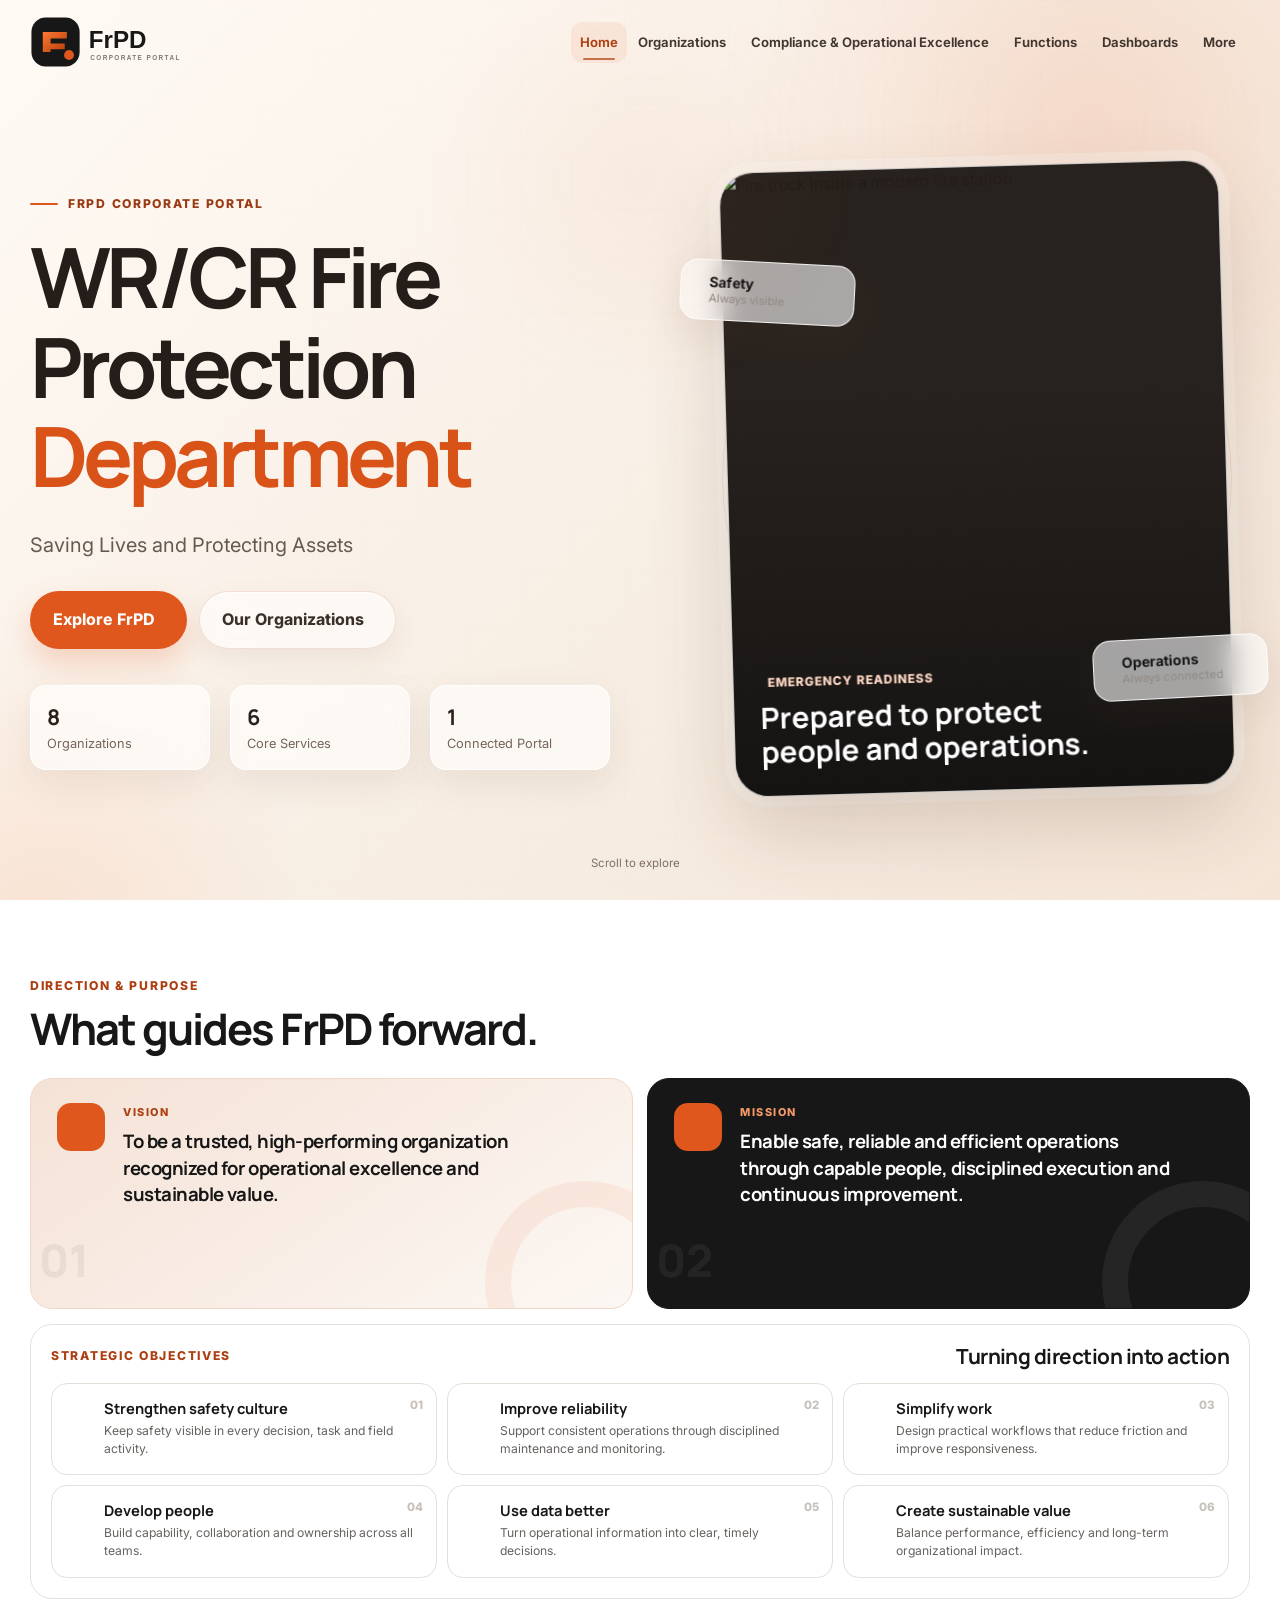
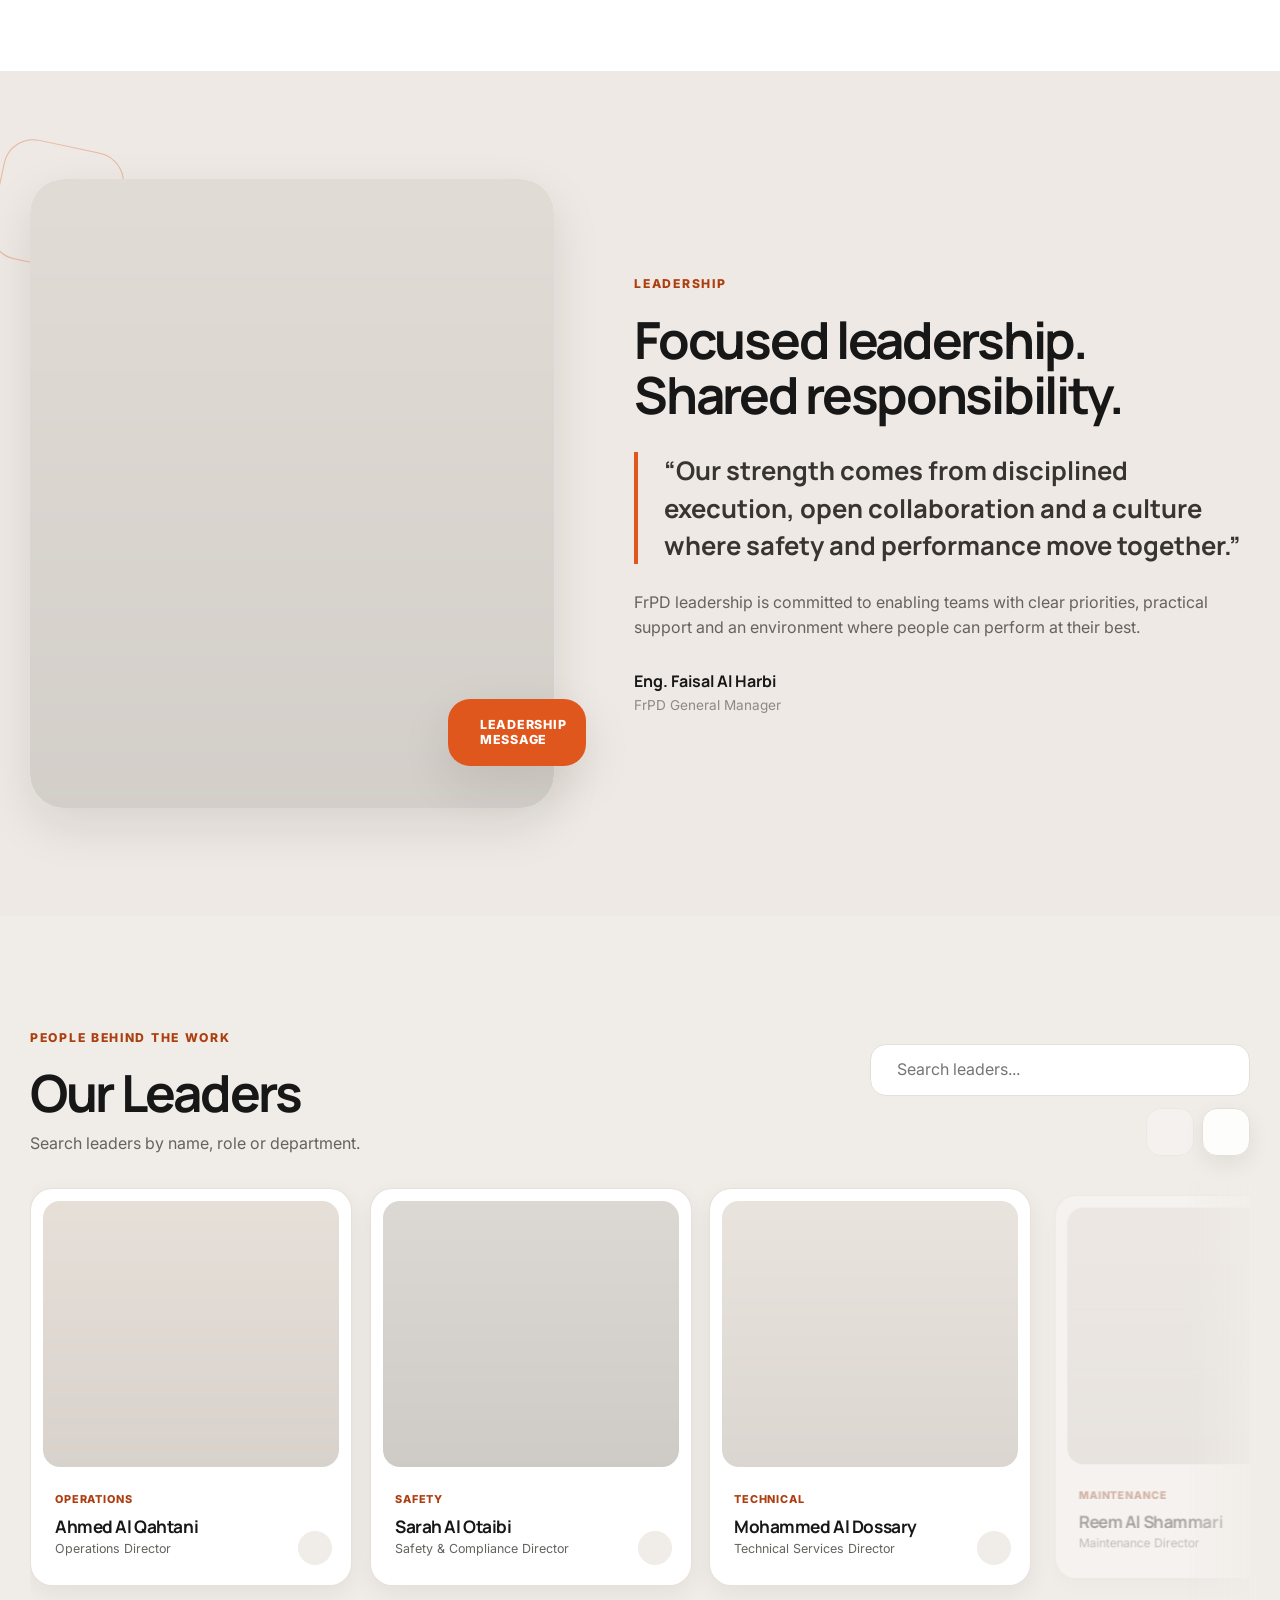
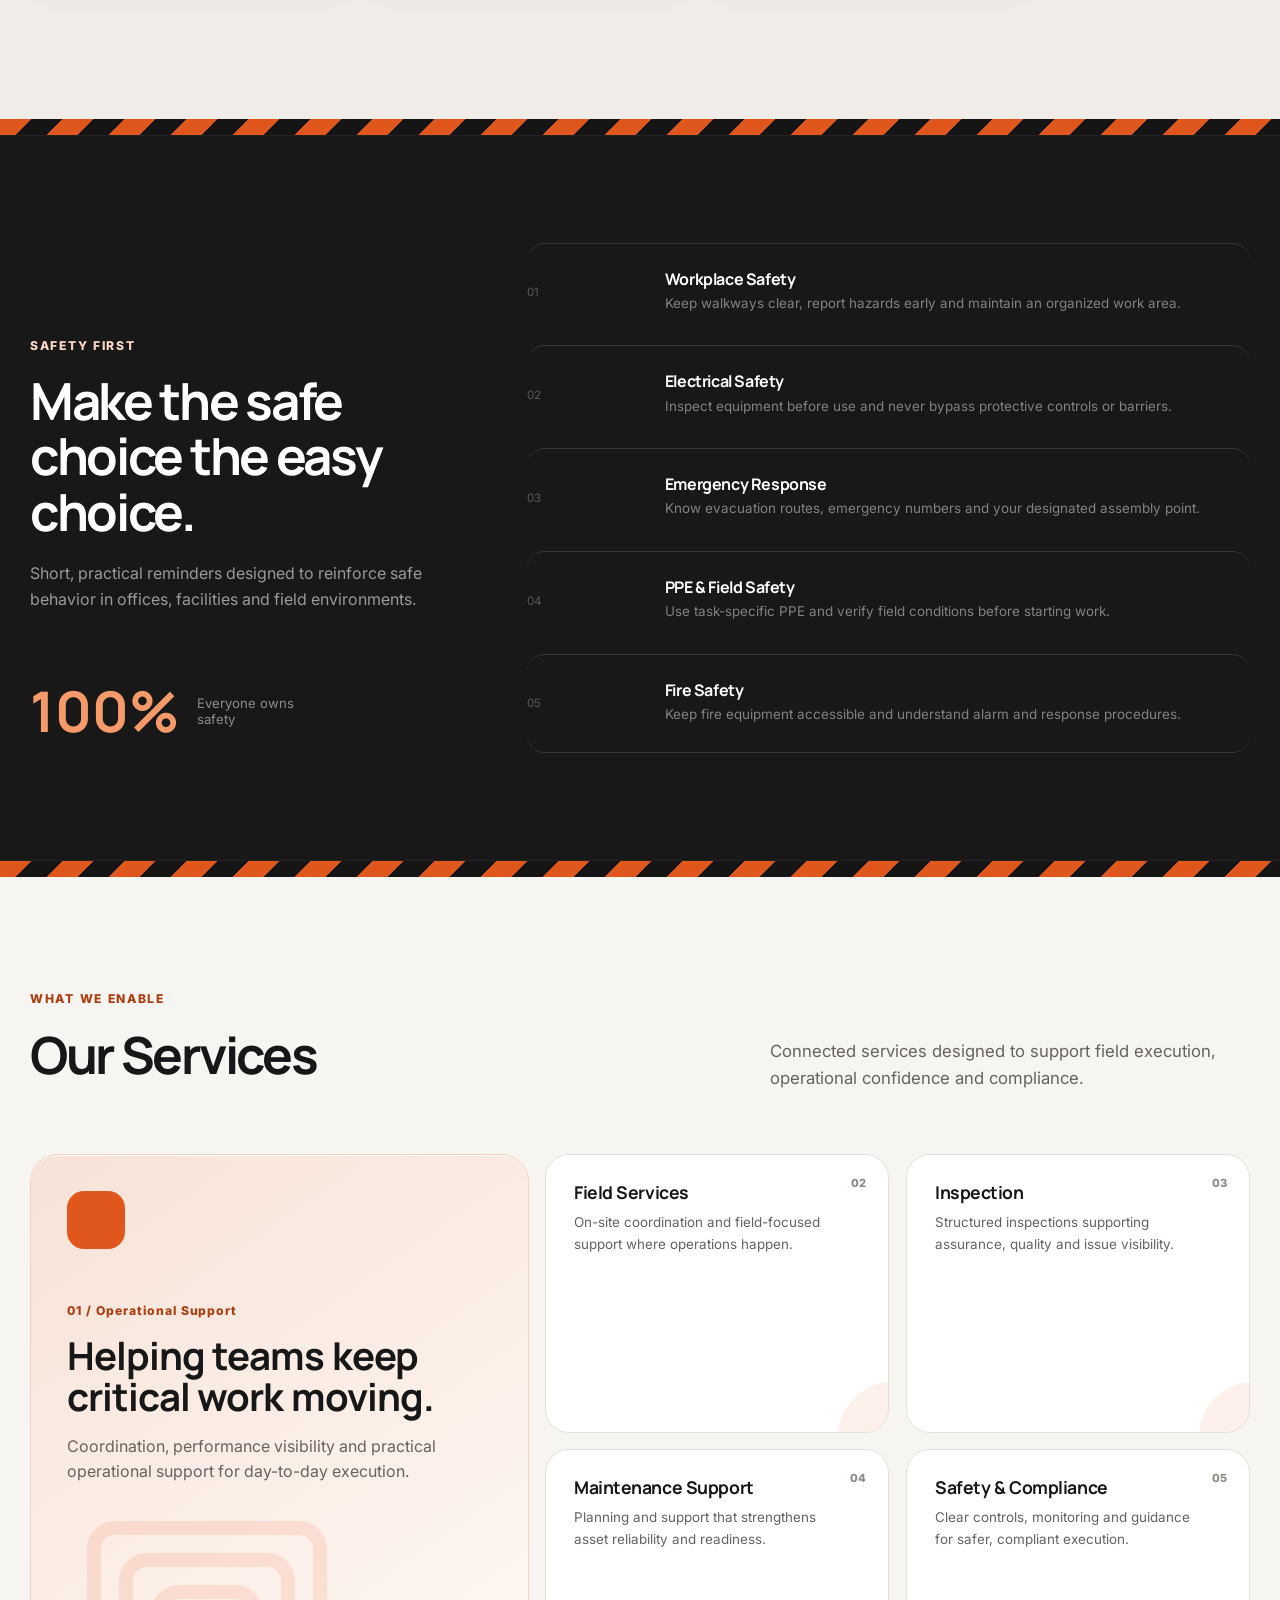
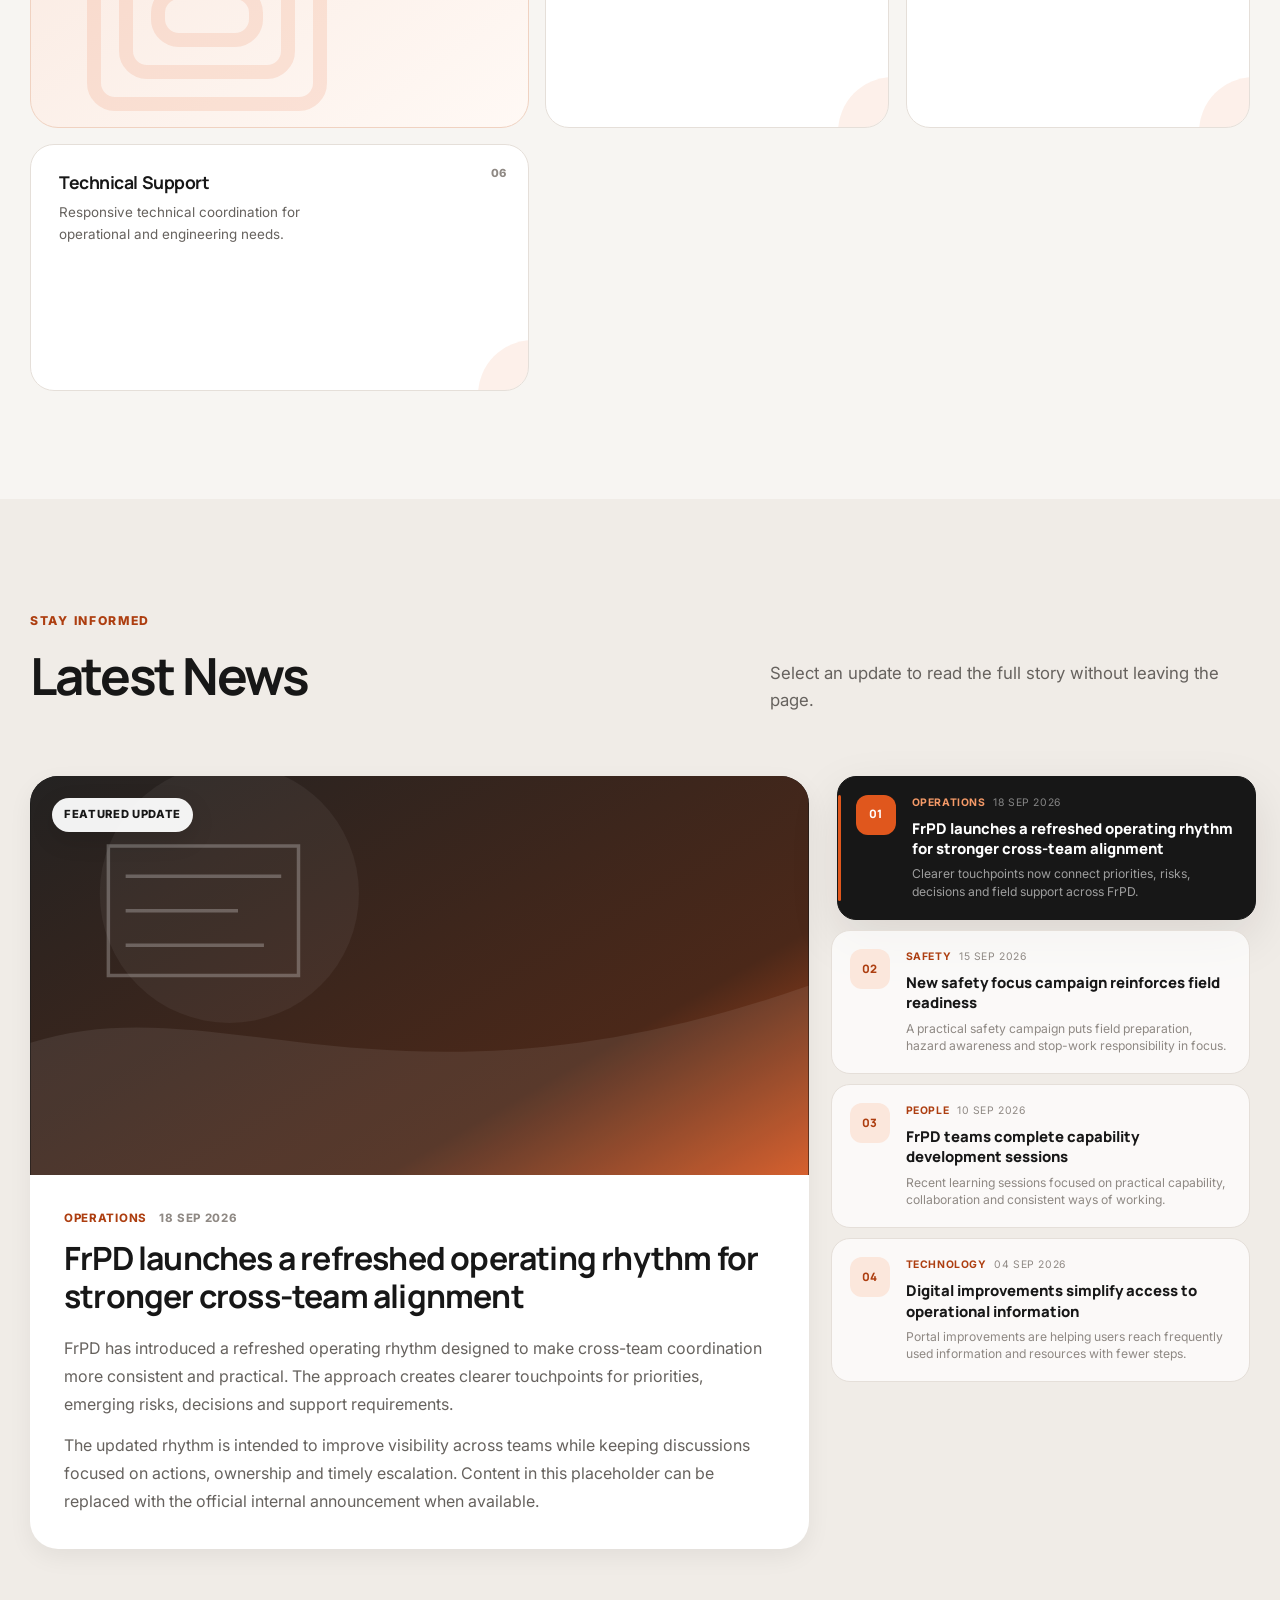
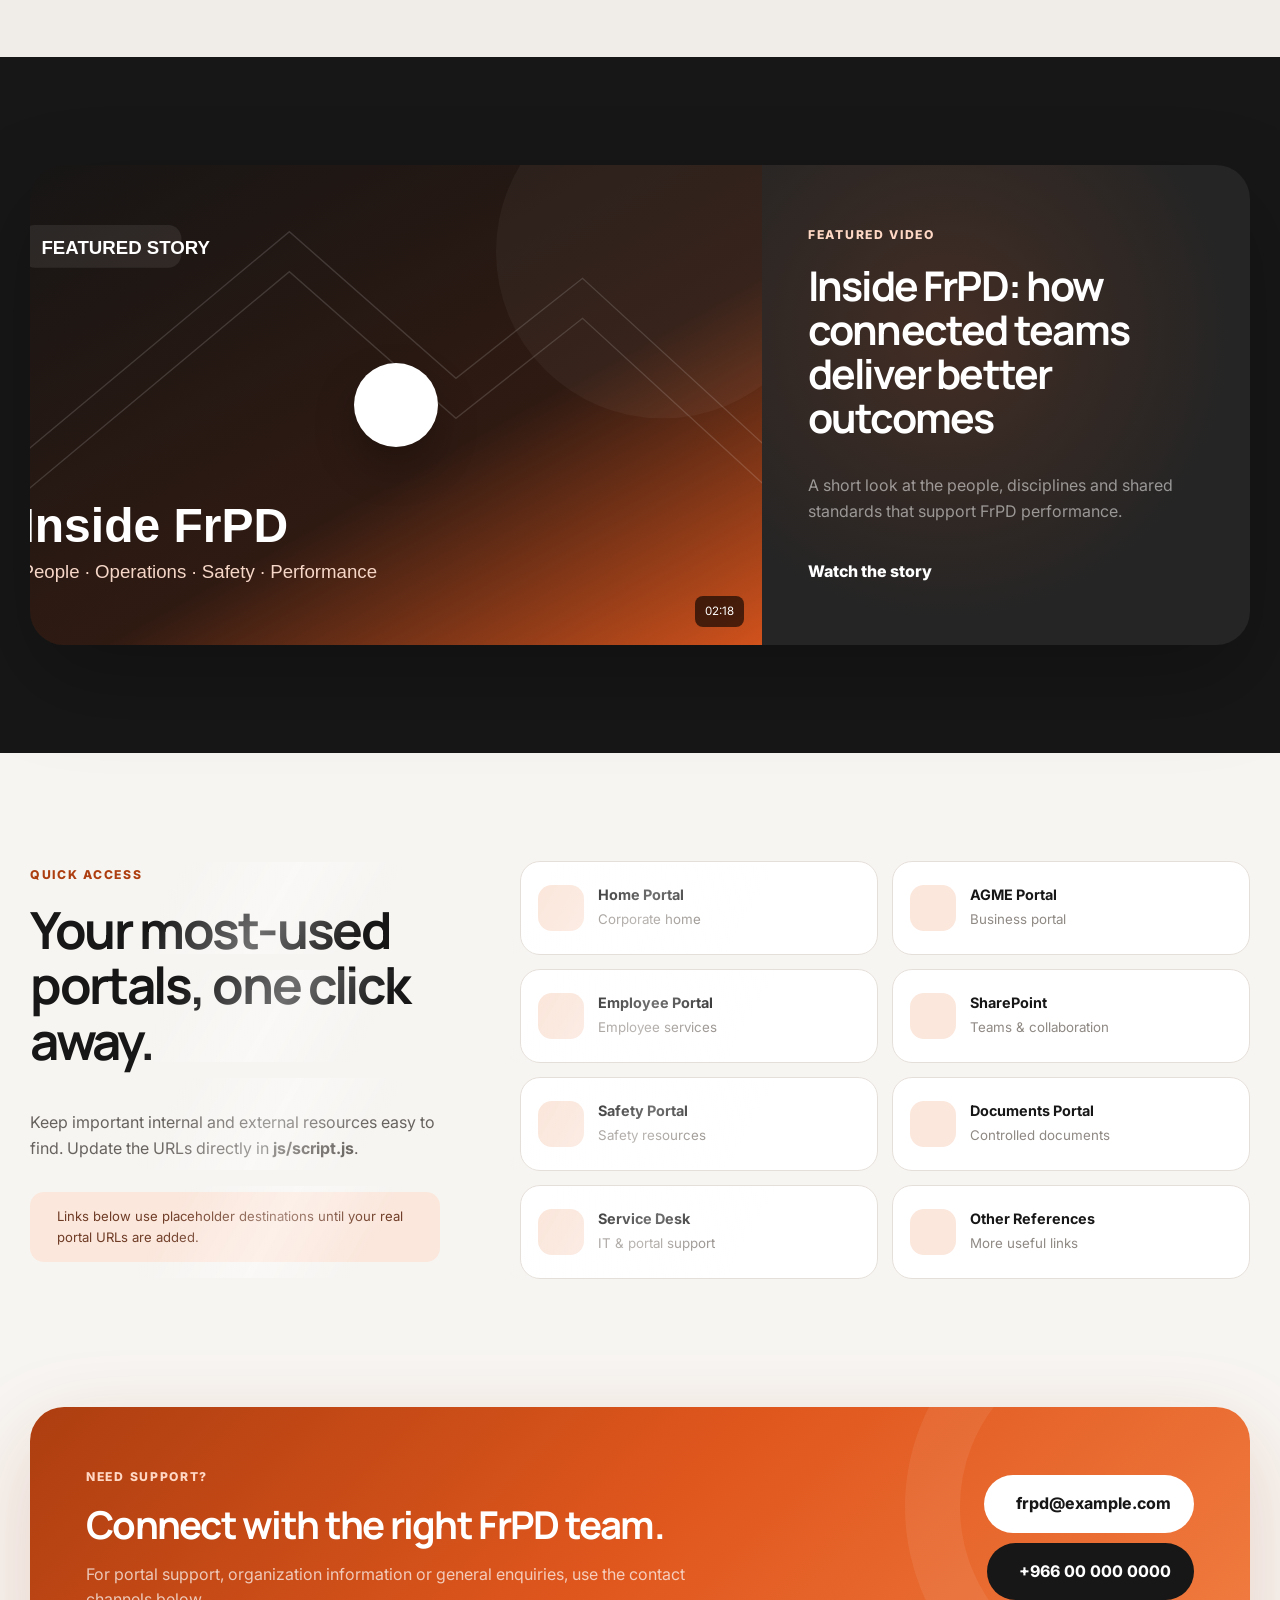
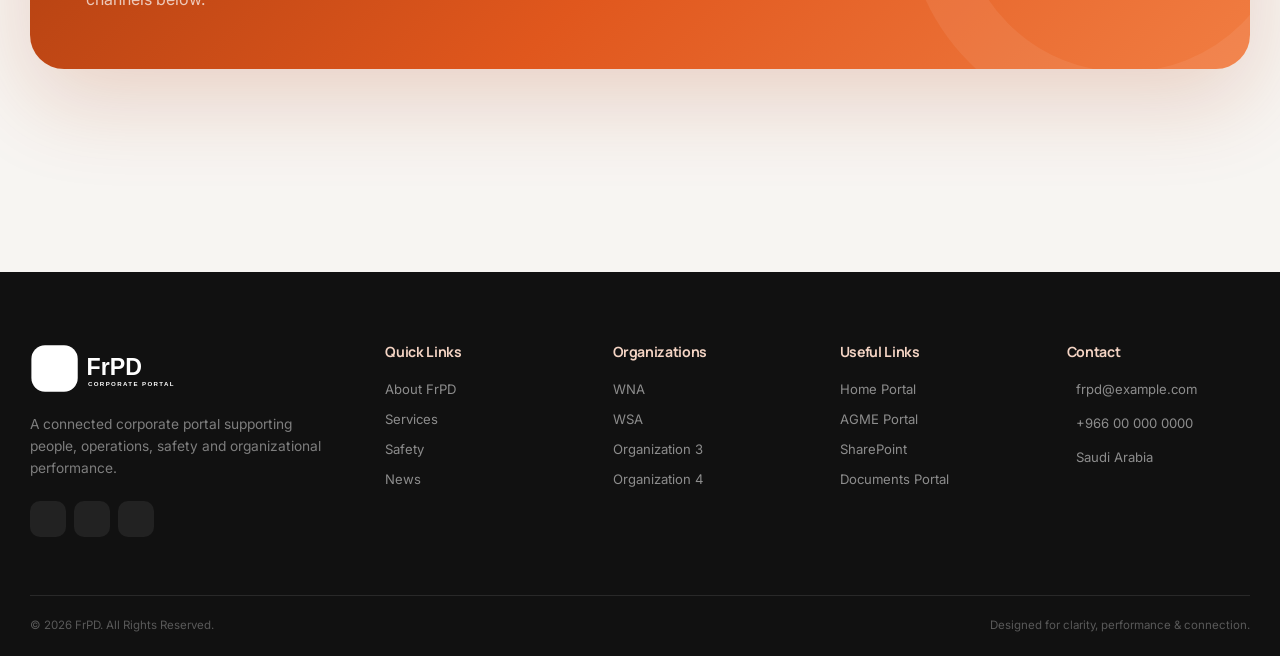
==== index.html @ ea206368 "Initial commit" ====
<!DOCTYPE html>
<html lang="en">
<head>
  <meta charset="UTF-8">
  <meta name="viewport" content="width=device-width, initial-scale=1.0">
  <meta name="description" content="FrPD corporate portal for leadership, services, safety, news and organizational information.">
  <title>FrPD | Corporate Portal</title>
  <link rel="preconnect" href="https://fonts.googleapis.com">
  <link rel="preconnect" href="https://fonts.gstatic.com" crossorigin>
  <link href="https://fonts.googleapis.com/css2?family=Inter:wght@400;500;600;700;800&family=Manrope:wght@600;700;800&display=swap" rel="stylesheet">
  <link rel="stylesheet" href="css/style.css">
  <script src="https://unpkg.com/lucide@0.468.0/dist/umd/lucide.min.js" defer></script>
  <script src="js/script.js" defer></script>
</head>
<body data-page="home">
  <a class="skip-link" href="#main-content">Skip to content</a>

  <header class="site-header" id="siteHeader">
    <div class="container header-inner">
      <a class="brand" href="index.html" aria-label="FrPD Home">
        <img src="images/logo/frpd-logo.svg" alt="FrPD">
      </a>

      <button class="nav-toggle" id="navToggle" aria-expanded="false" aria-controls="primaryNav" aria-label="Open navigation">
        <span></span><span></span><span></span>
      </button>

      <nav class="primary-nav" id="primaryNav" aria-label="Primary navigation">
        <a class="nav-link active" href="index.html">Home</a>

        <div class="nav-dropdown">
          <button class="nav-link dropdown-toggle" aria-expanded="false">
            Organizations <i data-lucide="chevron-down"></i>
          </button>
          <div class="dropdown-menu" id="orgDropdown"></div>
        </div>

        <div class="nav-dropdown">
          <button class="nav-link dropdown-toggle" aria-expanded="false">
            Compliance &amp; Operational Excellence <i data-lucide="chevron-down"></i>
          </button>
          <div class="dropdown-menu menu-single">
            <a href="https://www.microsoft365.com/launch/sharepoint" target="_blank" rel="noopener noreferrer">SAEs <i data-lucide="external-link"></i></a>
            <a href="https://www.microsoft365.com/launch/sharepoint" target="_blank" rel="noopener noreferrer">OE <i data-lucide="external-link"></i></a>
          </div>
        </div>

        <div class="nav-dropdown">
          <button class="nav-link dropdown-toggle" aria-expanded="false">
            Functions <i data-lucide="chevron-down"></i>
          </button>
          <div class="dropdown-menu menu-single functions-menu">
            <a href="https://www.microsoft365.com/launch/sharepoint" target="_blank" rel="noopener noreferrer">Safety Management System <i data-lucide="external-link"></i></a>
            <a href="https://www.microsoft365.com/launch/sharepoint" target="_blank" rel="noopener noreferrer">Information Security <i data-lucide="external-link"></i></a>
            <a href="https://www.microsoft365.com/launch/sharepoint" target="_blank" rel="noopener noreferrer">Operational Readiness &amp; Support <i data-lucide="external-link"></i></a>
            <a href="https://www.microsoft365.com/launch/sharepoint" target="_blank" rel="noopener noreferrer">Planning &amp; Performance Management <i data-lucide="external-link"></i></a>
            <a href="https://www.microsoft365.com/launch/sharepoint" target="_blank" rel="noopener noreferrer">Human Resources <i data-lucide="external-link"></i></a>
            <a href="https://www.microsoft365.com/launch/sharepoint" target="_blank" rel="noopener noreferrer">ETP <i data-lucide="external-link"></i></a>
          </div>
        </div>

        <div class="nav-dropdown">
          <button class="nav-link dropdown-toggle" aria-expanded="false">
            Dashboards <i data-lucide="chevron-down"></i>
          </button>
          <div class="dropdown-menu menu-single">
            <a href="https://www.microsoft365.com/launch/sharepoint" target="_blank" rel="noopener noreferrer">Dashboard 1 <i data-lucide="external-link"></i></a>
            <a href="https://www.microsoft365.com/launch/sharepoint" target="_blank" rel="noopener noreferrer">Dashboard 2 <i data-lucide="external-link"></i></a>
            <a href="https://www.microsoft365.com/launch/sharepoint" target="_blank" rel="noopener noreferrer">Dashboard 3 <i data-lucide="external-link"></i></a>
          </div>
        </div>

        <div class="nav-dropdown">
          <button class="nav-link dropdown-toggle" aria-expanded="false">
            More <i data-lucide="chevron-down"></i>
          </button>
          <div class="dropdown-menu menu-single">
            <a href="https://www.microsoft365.com/launch/sharepoint" target="_blank" rel="noopener noreferrer">DrP <i data-lucide="external-link"></i></a>
            <a href="https://www.microsoft365.com/launch/sharepoint" target="_blank" rel="noopener noreferrer">GIS <i data-lucide="external-link"></i></a>
          </div>
        </div>
      </nav>
    </div>
  </header>

  <main id="main-content">
    <section class="hero" id="home">
      <div class="hero-grid-pattern" aria-hidden="true"></div>
      <div class="container hero-layout">
        <div class="hero-copy reveal">
          <div class="eyebrow"><span></span> FrPD Corporate Portal</div>
          <h1>WR/CR Fire Protection<br><span>Department</span></h1>
          <p class="hero-slogan">Saving Lives and Protecting Assets</p>
          <div class="hero-actions">
            <a class="btn btn-primary btn-lg" href="#about">Explore FrPD <i data-lucide="arrow-down-right"></i></a>
            <a class="btn btn-ghost btn-lg" href="organization.html?org=wna">Our Organizations <i data-lucide="arrow-right"></i></a>
          </div>
          <div class="hero-meta">
            <div><strong>8</strong><span>Organizations</span></div>
            <div><strong>6</strong><span>Core Services</span></div>
            <div><strong>1</strong><span>Connected Portal</span></div>
          </div>
        </div>

        <div class="hero-visual reveal" data-delay="120">
          <div class="hero-orbit orbit-one"></div>
          <div class="hero-orbit orbit-two"></div>
          <figure class="hero-fire-card">
            <img src="https://images.unsplash.com/photo-1783178213882-07678ebc9aa7?auto=format&fit=crop&fm=jpg&q=82&w=1800" alt="Fire truck inside a modern fire station">
            <div class="hero-fire-overlay" aria-hidden="true"></div>
            <figcaption>
              <span><i data-lucide="flame"></i> Emergency Readiness</span>
              <strong>Prepared to protect people and operations.</strong>
            </figcaption>
          </figure>
          <div class="floating-card fc-one"><i data-lucide="shield-check"></i><div><strong>Safety</strong><span>Always visible</span></div></div>
          <div class="floating-card fc-two"><i data-lucide="radio-tower"></i><div><strong>Operations</strong><span>Always connected</span></div></div>
        </div>
      </div>
      <div class="hero-scroll"><span>Scroll to explore</span><i data-lucide="mouse"></i></div>
    </section>

    <section class="section section-light" id="about">
      <div class="container">
        <div class="section-heading reveal direction-heading">
          <span class="section-kicker">Direction & Purpose</span>
          <h2>What guides FrPD forward.</h2>
        </div>

        <div class="purpose-layout">
          <article class="purpose-feature reveal">
            <div class="purpose-number">01</div>
            <div class="purpose-icon"><i data-lucide="telescope"></i></div>
            <span>Vision</span>
            <h3>To be a trusted, high-performing organization recognized for operational excellence and sustainable value.</h3>
            <div class="purpose-line"></div>
          </article>
          <article class="purpose-feature purpose-dark reveal" data-delay="80">
            <div class="purpose-number">02</div>
            <div class="purpose-icon"><i data-lucide="compass"></i></div>
            <span>Mission</span>
            <h3>Enable safe, reliable and efficient operations through capable people, disciplined execution and continuous improvement.</h3>
            <div class="purpose-line"></div>
          </article>
        </div>

        <div class="objectives-wrap reveal">
          <div class="objectives-intro"><span class="section-kicker">Strategic Objectives</span><h3>Turning direction into action</h3></div>
          <div class="objectives-grid">
            <article class="objective-item"><span>01</span><i data-lucide="shield-check"></i><h4>Strengthen safety culture</h4><p>Keep safety visible in every decision, task and field activity.</p></article>
            <article class="objective-item"><span>02</span><i data-lucide="gauge"></i><h4>Improve reliability</h4><p>Support consistent operations through disciplined maintenance and monitoring.</p></article>
            <article class="objective-item"><span>03</span><i data-lucide="workflow"></i><h4>Simplify work</h4><p>Design practical workflows that reduce friction and improve responsiveness.</p></article>
            <article class="objective-item"><span>04</span><i data-lucide="users-round"></i><h4>Develop people</h4><p>Build capability, collaboration and ownership across all teams.</p></article>
            <article class="objective-item"><span>05</span><i data-lucide="bar-chart-3"></i><h4>Use data better</h4><p>Turn operational information into clear, timely decisions.</p></article>
            <article class="objective-item"><span>06</span><i data-lucide="leaf"></i><h4>Create sustainable value</h4><p>Balance performance, efficiency and long-term organizational impact.</p></article>
          </div>
        </div>
      </div>
    </section>

    <section class="section leader-section">
      <div class="container leader-layout">
        <div class="leader-photo reveal">
          <div class="image-frame"><img src="images/leaders/leader-primary.jpg" alt="FrPD leader photo placeholder"></div>
          <div class="leader-badge"><i data-lucide="badge-check"></i><span>Leadership<br>Message</span></div>
        </div>
        <div class="leader-content reveal" data-delay="100">
          <span class="section-kicker">Leadership</span>
          <h2>Focused leadership.<br>Shared responsibility.</h2>
          <blockquote>“Our strength comes from disciplined execution, open collaboration and a culture where safety and performance move together.”</blockquote>
          <p>FrPD leadership is committed to enabling teams with clear priorities, practical support and an environment where people can perform at their best.</p>
          <div class="leader-signature"><strong>Eng. Faisal Al Harbi</strong><span>FrPD General Manager</span></div>
        </div>
      </div>
    </section>

    <section class="section section-soft" id="leaders">
      <div class="container">
        <div class="team-toolbar home-team-toolbar reveal">
          <div><span class="section-kicker">People Behind the Work</span><h2>Our Leaders</h2><p>Search leaders by name, role or department.</p></div>
          <div class="team-tools">
            <label class="team-search"><i data-lucide="search"></i><input type="search" id="homeTeamSearch" placeholder="Search leaders..." aria-label="Search leaders"><button id="clearHomeTeamSearch" aria-label="Clear search"><i data-lucide="x"></i></button></label>
            <div class="carousel-controls" aria-label="Leader carousel controls">
              <button class="carousel-arrow" id="homeTeamPrev" aria-label="Previous leaders"><i data-lucide="arrow-left"></i></button>
              <button class="carousel-arrow" id="homeTeamNext" aria-label="Next leaders"><i data-lucide="arrow-right"></i></button>
            </div>
          </div>
        </div>
        <div class="team-carousel-shell">
        <div class="team-directory home-leaders-directory team-carousel" id="homeTeamDirectory">
          <article class="team-member reveal"><img src="images/team/leader-1.jpg" alt="Leader photo placeholder"><div class="team-member-copy"><small>Operations</small><h3>Ahmed Al Qahtani</h3><p>Operations Director</p><a href="mailto:leader1@example.com" aria-label="Email Ahmed Al Qahtani"><i data-lucide="mail"></i></a></div></article>
          <article class="team-member reveal" data-delay="40"><img src="images/team/leader-2.jpg" alt="Leader photo placeholder"><div class="team-member-copy"><small>Safety</small><h3>Sarah Al Otaibi</h3><p>Safety & Compliance Director</p><a href="mailto:leader2@example.com" aria-label="Email Sarah Al Otaibi"><i data-lucide="mail"></i></a></div></article>
          <article class="team-member reveal" data-delay="80"><img src="images/team/leader-3.jpg" alt="Leader photo placeholder"><div class="team-member-copy"><small>Technical</small><h3>Mohammed Al Dossary</h3><p>Technical Services Director</p><a href="mailto:leader3@example.com" aria-label="Email Mohammed Al Dossary"><i data-lucide="mail"></i></a></div></article>
          <article class="team-member reveal"><img src="images/team/leader-1.jpg" alt="Leader photo placeholder"><div class="team-member-copy"><small>Maintenance</small><h3>Reem Al Shammari</h3><p>Maintenance Director</p><a href="mailto:leader4@example.com" aria-label="Email Reem Al Shammari"><i data-lucide="mail"></i></a></div></article>
          <article class="team-member reveal" data-delay="40"><img src="images/team/leader-2.jpg" alt="Leader photo placeholder"><div class="team-member-copy"><small>Field Services</small><h3>Khalid Al Ghamdi</h3><p>Field Services Director</p><a href="mailto:leader5@example.com" aria-label="Email Khalid Al Ghamdi"><i data-lucide="mail"></i></a></div></article>
          <article class="team-member reveal" data-delay="80"><img src="images/team/leader-3.jpg" alt="Leader photo placeholder"><div class="team-member-copy"><small>Compliance</small><h3>Noura Al Harbi</h3><p>Compliance Manager</p><a href="mailto:leader6@example.com" aria-label="Email Noura Al Harbi"><i data-lucide="mail"></i></a></div></article>
          <article class="team-member reveal"><img src="images/team/leader-1.jpg" alt="Leader photo placeholder"><div class="team-member-copy"><small>Engineering</small><h3>Abdullah Al Zahrani</h3><p>Engineering Manager</p><a href="mailto:leader7@example.com" aria-label="Email Abdullah Al Zahrani"><i data-lucide="mail"></i></a></div></article>
          <article class="team-member reveal" data-delay="40"><img src="images/team/leader-2.jpg" alt="Leader photo placeholder"><div class="team-member-copy"><small>Planning</small><h3>Lama Al Salem</h3><p>Planning Manager</p><a href="mailto:leader8@example.com" aria-label="Email Lama Al Salem"><i data-lucide="mail"></i></a></div></article>
          <article class="team-member reveal" data-delay="80"><img src="images/team/leader-3.jpg" alt="Leader photo placeholder"><div class="team-member-copy"><small>Support</small><h3>Fahad Al Mutairi</h3><p>Business Support Manager</p><a href="mailto:leader9@example.com" aria-label="Email Fahad Al Mutairi"><i data-lucide="mail"></i></a></div></article>
        </div>
        </div>
        <p class="empty-state is-hidden" id="homeTeamEmpty">No leaders match your search.</p>
      </div>
    </section>

    <section class="section safety-section" id="safety">
      <div class="container safety-layout">
        <div class="safety-intro reveal">
          <span class="section-kicker light">Safety First</span>
          <h2>Make the safe choice the easy choice.</h2>
          <p>Short, practical reminders designed to reinforce safe behavior in offices, facilities and field environments.</p>
          <div class="safety-stat"><strong>100%</strong><span>Everyone owns safety</span></div>
        </div>
        <div class="safety-list reveal" data-delay="80">
          <article class="safety-card"><span class="safety-no">01</span><i data-lucide="briefcase-business"></i><div><h3>Workplace Safety</h3><p>Keep walkways clear, report hazards early and maintain an organized work area.</p></div><i data-lucide="arrow-up-right" class="tip-arrow"></i></article>
          <article class="safety-card"><span class="safety-no">02</span><i data-lucide="zap"></i><div><h3>Electrical Safety</h3><p>Inspect equipment before use and never bypass protective controls or barriers.</p></div><i data-lucide="arrow-up-right" class="tip-arrow"></i></article>
          <article class="safety-card"><span class="safety-no">03</span><i data-lucide="siren"></i><div><h3>Emergency Response</h3><p>Know evacuation routes, emergency numbers and your designated assembly point.</p></div><i data-lucide="arrow-up-right" class="tip-arrow"></i></article>
          <article class="safety-card"><span class="safety-no">04</span><i data-lucide="hard-hat"></i><div><h3>PPE & Field Safety</h3><p>Use task-specific PPE and verify field conditions before starting work.</p></div><i data-lucide="arrow-up-right" class="tip-arrow"></i></article>
          <article class="safety-card"><span class="safety-no">05</span><i data-lucide="flame"></i><div><h3>Fire Safety</h3><p>Keep fire equipment accessible and understand alarm and response procedures.</p></div><i data-lucide="arrow-up-right" class="tip-arrow"></i></article>
        </div>
      </div>
    </section>

    <section class="section" id="services">
      <div class="container">
        <div class="section-heading split-heading reveal"><div><span class="section-kicker">What We Enable</span><h2>Our Services</h2></div><p>Connected services designed to support field execution, operational confidence and compliance.</p></div>
        <div class="services-mosaic">
          <article class="service-feature reveal"><div class="service-icon"><i data-lucide="activity"></i></div><span>01 / Operational Support</span><h3>Helping teams keep critical work moving.</h3><p>Coordination, performance visibility and practical operational support for day-to-day execution.</p><div class="service-graphic"><span></span><span></span><span></span></div></article>
          <article class="service-card reveal"><i data-lucide="map-pinned"></i><span>02</span><h3>Field Services</h3><p>On-site coordination and field-focused support where operations happen.</p></article>
          <article class="service-card reveal" data-delay="50"><i data-lucide="clipboard-check"></i><span>03</span><h3>Inspection</h3><p>Structured inspections supporting assurance, quality and issue visibility.</p></article>
          <article class="service-card reveal"><i data-lucide="wrench"></i><span>04</span><h3>Maintenance Support</h3><p>Planning and support that strengthens asset reliability and readiness.</p></article>
          <article class="service-card reveal"><i data-lucide="shield-check"></i><span>05</span><h3>Safety & Compliance</h3><p>Clear controls, monitoring and guidance for safer, compliant execution.</p></article>
          <article class="service-card reveal" data-delay="50"><i data-lucide="headphones"></i><span>06</span><h3>Technical Support</h3><p>Responsive technical coordination for operational and engineering needs.</p></article>
        </div>
      </div>
    </section>

    <section class="section section-soft" id="news">
      <div class="container">
        <div class="section-heading split-heading reveal">
          <div><span class="section-kicker">Stay Informed</span><h2>Latest News</h2></div>
          <p>Select an update to read the full story without leaving the page.</p>
        </div>

        <div class="news-reader-layout reveal" id="newsReader">
          <article class="news-reader-main" aria-live="polite">
            <div class="news-reader-image">
              <img id="newsReaderImage" src="images/news/news-1.svg" alt="FrPD operational update visual">
              <span id="newsReaderBadge">Featured Update</span>
            </div>
            <div class="news-reader-copy">
              <div class="news-meta"><span id="newsReaderCategory">Operations</span><time id="newsReaderDate" datetime="2026-09-18">18 Sep 2026</time></div>
              <h3 id="newsReaderTitle">FrPD launches a refreshed operating rhythm for stronger cross-team alignment</h3>
              <div class="news-reader-body" id="newsReaderBody"></div>
            </div>
          </article>

          <div class="news-selector" id="newsSelector" aria-label="Latest FrPD news"></div>
        </div>
      </div>
    </section>

    <section class="section video-section">
      <div class="container">
        <div class="video-shell reveal">
          <button class="video-thumb" id="videoOpen" aria-label="Play featured video">
            <img src="images/news/video-thumb.svg" alt="Featured video thumbnail">
            <span class="video-play"><i data-lucide="play"></i></span>
            <span class="video-duration">02:18</span>
          </button>
          <div class="video-copy"><span class="section-kicker light">Featured Video</span><h2>Inside FrPD: how connected teams deliver better outcomes</h2><p>A short look at the people, disciplines and shared standards that support FrPD performance.</p><button class="text-link light-link" id="videoOpenText">Watch the story <i data-lucide="play-circle"></i></button></div>
        </div>
      </div>
    </section>

    <section class="section" id="references">
      <div class="container references-layout">
        <div class="references-copy reveal"><span class="section-kicker">Quick Access</span><h2>Your most-used portals, one click away.</h2><p>Keep important internal and external resources easy to find. Update the URLs directly in <strong>js/script.js</strong>.</p><div class="reference-note"><i data-lucide="info"></i><span>Links below use placeholder destinations until your real portal URLs are added.</span></div></div>
        <div class="reference-grid reveal" id="referenceGrid" data-delay="80"></div>
      </div>
    </section>

    <section class="section contact-section" id="contact">
      <div class="container contact-card reveal">
        <div><span class="section-kicker light">Need Support?</span><h2>Connect with the right FrPD team.</h2><p>For portal support, organization information or general enquiries, use the contact channels below.</p></div>
        <div class="contact-actions"><a class="btn btn-white btn-lg" href="mailto:frpd@example.com"><i data-lucide="mail"></i> frpd@example.com</a><a class="btn btn-dark btn-lg" href="tel:+966000000000"><i data-lucide="phone"></i> +966 00 000 0000</a></div>
      </div>
    </section>
  </main>

  <footer class="site-footer">
    <div class="container footer-grid">
      <div class="footer-brand"><img src="images/logo/frpd-logo.svg" alt="FrPD"><p>A connected corporate portal supporting people, operations, safety and organizational performance.</p><div class="footer-social"><a href="#" aria-label="Internal network"><i data-lucide="network"></i></a><a href="#" aria-label="SharePoint"><i data-lucide="folder-kanban"></i></a><a href="#" aria-label="Employee portal"><i data-lucide="users"></i></a></div></div>
      <div><h3>Quick Links</h3><a href="#about">About FrPD</a><a href="#services">Services</a><a href="#safety">Safety</a><a href="#news">News</a></div>
      <div><h3>Organizations</h3><a href="organization.html?org=wna">WNA</a><a href="organization.html?org=wsa">WSA</a><a href="organization.html?org=org3">Organization 3</a><a href="organization.html?org=org4">Organization 4</a></div>
      <div><h3>Useful Links</h3><a href="#references">Home Portal</a><a href="#references">AGME Portal</a><a href="#references">SharePoint</a><a href="#references">Documents Portal</a></div>
      <div class="footer-contact"><h3>Contact</h3><p><i data-lucide="mail"></i> frpd@example.com</p><p><i data-lucide="phone"></i> +966 00 000 0000</p><p><i data-lucide="map-pin"></i> Saudi Arabia</p></div>
    </div>
    <div class="container footer-bottom"><span>© 2026 FrPD. All Rights Reserved.</span><span>Designed for clarity, performance & connection.</span></div>
  </footer>

  <button class="back-top" id="backTop" aria-label="Back to top"><i data-lucide="arrow-up"></i></button>

  <div class="modal" id="videoModal" aria-hidden="true" role="dialog" aria-modal="true" aria-labelledby="videoModalTitle">
    <div class="modal-backdrop" data-close-modal></div>
    <div class="modal-dialog">
      <button class="modal-close" data-close-modal aria-label="Close video"><i data-lucide="x"></i></button>
      <div class="modal-video" id="modalVideoArea"></div>
      <div class="modal-caption"><h3 id="videoModalTitle">Inside FrPD</h3><p>Replace the featured video configuration in <strong>js/script.js</strong> with a YouTube video ID or local MP4 path.</p></div>
    </div>
  </div>
</body>
</html>
---- css/style.css ----
:root {
  --primary: #E0571D;
  --primary-dark: #AD3E10;
  --primary-darker: #7D2A09;
  --primary-light: #F59A68;
  --primary-soft: #FBE7DC;
  --background: #F7F5F2;
  --surface: #FFFFFF;
  --surface-2: #F0ECE7;
  --text-primary: #171717;
  --text-secondary: #66625E;
  --text-muted: #8F8984;
  --border: #E5DFD9;
  --charcoal: #171717;
  --charcoal-2: #242424;
  --success: #2E7D5A;
  --shadow-sm: 0 8px 24px rgba(25, 20, 17, .06);
  --shadow-md: 0 18px 50px rgba(25, 20, 17, .10);
  --shadow-lg: 0 28px 80px rgba(25, 20, 17, .15);
  --radius-sm: 14px;
  --radius-md: 22px;
  --radius-lg: 32px;
  --radius-xl: 44px;
  --container: 1220px;
  --header-h: 84px;
  --ease: cubic-bezier(.22, 1, .36, 1);
}

* { box-sizing: border-box; }
html { scroll-behavior: smooth; }
[id] { scroll-margin-top: calc(var(--header-h) + 18px); }
body {
  margin: 0;
  font-family: "Inter", system-ui, -apple-system, BlinkMacSystemFont, "Segoe UI", sans-serif;
  background: var(--background);
  color: var(--text-primary);
  line-height: 1.6;
  -webkit-font-smoothing: antialiased;
  overflow-x: hidden;
}
body.modal-open { overflow: hidden; }
img { display: block; max-width: 100%; }
a { color: inherit; text-decoration: none; }
button, input { font: inherit; }
button { cursor: pointer; }
svg { width: 1em; height: 1em; stroke-width: 1.8; }
.container { width: min(var(--container), calc(100% - 48px)); margin-inline: auto; }
.section { padding: 108px 0; position: relative; }
.section-light { background: var(--surface); }
.section-soft { background: var(--surface-2); }
.is-hidden { display: none !important; }
.skip-link { position: fixed; left: 16px; top: -100px; z-index: 10000; background: var(--charcoal); color: white; padding: 10px 16px; border-radius: 10px; transition: top .2s; }
.skip-link:focus { top: 16px; }

h1, h2, h3, h4 { font-family: "Manrope", "Inter", sans-serif; line-height: 1.08; margin-top: 0; }
h1 { font-size: clamp(3.3rem, 6.5vw, 6.8rem); letter-spacing: -.055em; }
h2 { font-size: clamp(2.25rem, 4vw, 4.2rem); letter-spacing: -.045em; }
h3 { letter-spacing: -.025em; }
p { color: var(--text-secondary); }

.section-kicker, .eyebrow {
  display: inline-flex; align-items: center; gap: 10px;
  color: var(--primary-dark); font-weight: 800; text-transform: uppercase;
  letter-spacing: .14em; font-size: .76rem; margin-bottom: 18px;
}
.section-kicker.light { color: #FFD8C5; }
.eyebrow span { width: 28px; height: 2px; background: var(--primary); border-radius: 3px; }
.section-heading { margin-bottom: 54px; max-width: 760px; }
.section-heading h2 { margin-bottom: 18px; }
.section-heading p { font-size: 1.05rem; max-width: 640px; margin: 0; }
.split-heading { max-width: none; display: grid; grid-template-columns: 1.1fr .8fr; gap: 80px; align-items: end; }
.split-heading p { margin-bottom: 8px; }

.btn {
  display: inline-flex; align-items: center; justify-content: center; gap: 9px;
  border-radius: 999px; padding: 12px 18px; font-weight: 750; border: 1px solid transparent;
  transition: transform .25s var(--ease), background .25s, color .25s, border-color .25s, box-shadow .25s;
}
.btn:hover { transform: translateY(-2px); }
.btn:focus-visible, a:focus-visible, button:focus-visible, input:focus-visible { outline: 3px solid rgba(224,87,29,.3); outline-offset: 3px; }
.btn-primary { background: var(--primary); color: white; box-shadow: 0 10px 22px rgba(224,87,29,.2); }
.btn-primary:hover { background: var(--primary-dark); box-shadow: 0 12px 28px rgba(224,87,29,.28); }
.btn-ghost { background: rgba(255,255,255,.06); color: white; border-color: rgba(255,255,255,.18); backdrop-filter: blur(12px); }
.btn-ghost:hover { background: rgba(255,255,255,.12); }
.btn-outline { background: transparent; color: var(--text-primary); border-color: var(--border); }
.btn-outline:hover { border-color: var(--primary); color: var(--primary-dark); background: white; }
.btn-white { background: white; color: var(--charcoal); }
.btn-dark { background: var(--charcoal); color: white; }
.btn-lg { padding: 15px 22px; }
.text-link { display: inline-flex; align-items: center; gap: 8px; color: var(--primary-dark); font-weight: 800; margin-top: 18px; }
.text-link svg { transition: transform .25s; }
.text-link:hover svg { transform: translateX(4px); }
.light-link { color: white; background: transparent; border: 0; padding: 0; }

/* Header */
.site-header { position: fixed; inset: 0 0 auto; height: var(--header-h); z-index: 1000; transition: background .3s, box-shadow .3s, transform .3s; }
.site-header.scrolled { background: rgba(255,255,255,.92); backdrop-filter: blur(18px); box-shadow: 0 10px 35px rgba(20,18,16,.08); }
.site-header.hidden { transform: translateY(-100%); }
.header-inner { height: 100%; display: flex; align-items: center; justify-content: space-between; gap: 28px; }
.brand img { width: 156px; height: auto; }
body[data-page="home"] .site-header:not(.scrolled) .brand img,
body[data-page="organization"] .site-header:not(.scrolled) .brand img { filter: brightness(0) invert(1); opacity: .98; }
.primary-nav { display: flex; align-items: center; gap: 5px; }
.nav-link { position: relative; display: inline-flex; align-items: center; gap: 5px; padding: 10px 12px; border: 0; background: transparent; border-radius: 12px; color: #2E2C2A; font-weight: 650; font-size: .92rem; }
body[data-page="home"] .site-header:not(.scrolled) .nav-link,
body[data-page="organization"] .site-header:not(.scrolled) .nav-link { color: rgba(255,255,255,.82); }
.nav-link:hover, .nav-link.active { color: var(--primary); background: rgba(224,87,29,.07); }
body[data-page="home"] .site-header:not(.scrolled) .nav-link:hover,
body[data-page="home"] .site-header:not(.scrolled) .nav-link.active,
body[data-page="organization"] .site-header:not(.scrolled) .nav-link:hover,
body[data-page="organization"] .site-header:not(.scrolled) .nav-link.active { color: white; background: rgba(255,255,255,.08); }
.nav-dropdown { position: relative; }
.dropdown-toggle svg { width: 14px; transition: transform .2s; }
.nav-dropdown.open .dropdown-toggle svg { transform: rotate(180deg); }
.dropdown-menu {
  position: absolute; top: calc(100% + 14px); left: 50%; min-width: 330px; transform: translate(-50%, 8px);
  background: rgba(255,255,255,.98); border: 1px solid var(--border); border-radius: 20px; box-shadow: var(--shadow-lg);
  padding: 12px; opacity: 0; visibility: hidden; pointer-events: none; transition: .22s var(--ease);
  display: grid; grid-template-columns: 1fr 1fr; gap: 5px;
}
.nav-dropdown.open .dropdown-menu { opacity: 1; visibility: visible; pointer-events: auto; transform: translate(-50%, 0); }
.dropdown-menu a { display: flex; align-items: center; gap: 10px; padding: 12px; border-radius: 12px; font-size: .88rem; font-weight: 700; color: var(--text-primary); }
.dropdown-menu a::before { content: ""; width: 9px; height: 9px; border-radius: 3px; background: var(--primary-soft); border: 2px solid var(--primary); }
.dropdown-menu a:hover { background: var(--primary-soft); color: var(--primary-dark); }
.header-cta { margin-left: 8px; font-size: .9rem; }
.nav-toggle { display: none; width: 44px; height: 44px; border: 0; background: transparent; border-radius: 12px; padding: 10px; }
.nav-toggle span { display: block; height: 2px; width: 100%; background: currentColor; margin: 5px 0; transition: .25s; }
body[data-page="home"] .site-header:not(.scrolled) .nav-toggle,
body[data-page="organization"] .site-header:not(.scrolled) .nav-toggle { color: white; }

/* Hero */
.hero { min-height: 100vh; position: relative; display: flex; align-items: center; overflow: hidden; background: #121212; color: white; padding: calc(var(--header-h) + 65px) 0 92px; }
.hero::before { content: ""; position: absolute; width: 680px; height: 680px; right: -190px; top: -180px; border-radius: 50%; background: radial-gradient(circle, rgba(224,87,29,.44), rgba(224,87,29,0) 68%); }
.hero::after { content: ""; position: absolute; width: 480px; height: 480px; left: -240px; bottom: -230px; border-radius: 50%; background: radial-gradient(circle, rgba(224,87,29,.18), rgba(224,87,29,0) 70%); }
.hero-grid-pattern { position: absolute; inset: 0; opacity: .12; background-image: linear-gradient(rgba(255,255,255,.08) 1px, transparent 1px), linear-gradient(90deg, rgba(255,255,255,.08) 1px, transparent 1px); background-size: 52px 52px; mask-image: linear-gradient(to right, transparent, black 20%, black 80%, transparent); }
.hero-layout { display: grid; grid-template-columns: 1.05fr .95fr; align-items: center; gap: 70px; position: relative; z-index: 2; }
.hero-copy { max-width: 710px; }
.hero .eyebrow { color: #F1C2AA; }
.hero h1 { margin-bottom: 28px; }
.hero h1 span { color: var(--primary-light); }
.hero-copy > p { color: rgba(255,255,255,.68); font-size: clamp(1.05rem, 1.7vw, 1.25rem); max-width: 650px; margin-bottom: 30px; }
.hero-actions { display: flex; gap: 12px; flex-wrap: wrap; }
.hero-meta { display: grid; grid-template-columns: repeat(3, 1fr); gap: 20px; margin-top: 54px; max-width: 580px; }
.hero-meta div { padding-left: 18px; border-left: 1px solid rgba(255,255,255,.18); display: flex; flex-direction: column; }
.hero-meta strong { font-family: "Manrope"; font-size: 1.35rem; }
.hero-meta span { color: rgba(255,255,255,.5); font-size: .8rem; }
.hero-visual { position: relative; height: 590px; display: grid; place-items: center; }
.hero-orbit { position: absolute; border: 1px solid rgba(255,255,255,.12); border-radius: 50%; }
.orbit-one { width: 510px; height: 510px; }
.orbit-two { width: 390px; height: 390px; border-style: dashed; animation: spin 28s linear infinite; }
@keyframes spin { to { transform: rotate(360deg); } }
/* Hero fire-station image */
.hero-fire-card {
  position: relative; width: min(100%, 500px); aspect-ratio: 4 / 5; margin: 0; border-radius: 34px;
  overflow: hidden; border: 1px solid rgba(255,255,255,.16); box-shadow: 0 40px 100px rgba(0,0,0,.35);
  transform: rotate(-1.6deg); background: #29231f; z-index: 2;
}
.hero-fire-card img { width: 100%; height: 100%; object-fit: cover; }
.hero-fire-overlay { position: absolute; inset: 0; background: linear-gradient(180deg, rgba(15,15,15,.04) 35%, rgba(15,15,15,.78) 100%); }
.hero-fire-card figcaption { position: absolute; left: 26px; right: 26px; bottom: 26px; color: white; display: grid; gap: 8px; }
.hero-fire-card figcaption span { display: inline-flex; align-items: center; gap: 8px; width: fit-content; color: #FFD8C5; font-size: .76rem; font-weight: 800; letter-spacing: .08em; text-transform: uppercase; }
.hero-fire-card figcaption span svg { color: var(--primary-light); }
.hero-fire-card figcaption strong { font-family: "Manrope", sans-serif; font-size: clamp(1.25rem, 2.3vw, 2rem); line-height: 1.18; max-width: 380px; }
.floating-card { position: absolute; display: flex; gap: 12px; align-items: center; padding: 13px 16px; border-radius: 18px; background: white; color: var(--charcoal); box-shadow: var(--shadow-lg); min-width: 175px; z-index: 4; }
.floating-card > svg { font-size: 1.5rem; color: var(--primary); }
.floating-card div { display: flex; flex-direction: column; line-height: 1.3; }
.floating-card strong { font-size: .88rem; }
.floating-card span { font-size: .72rem; color: var(--text-muted); }
.fc-one { top: 78px; left: -24px; transform: rotate(3deg); }
.fc-two { bottom: 75px; right: -18px; transform: rotate(-3deg); }
.hero-scroll { position: absolute; bottom: 28px; left: 50%; transform: translateX(-50%); display: flex; align-items: center; gap: 10px; color: rgba(255,255,255,.45); font-size: .72rem; z-index: 3; }

/* Purpose */
.purpose-layout { display: grid; grid-template-columns: 1fr 1fr; gap: 18px; }
.purpose-feature { position: relative; min-height: 420px; border-radius: var(--radius-lg); padding: 38px; background: linear-gradient(145deg, #F5E2D6, #FCF7F3); border: 1px solid #F1D7C7; overflow: hidden; }
.purpose-feature::after { content: ""; position: absolute; width: 280px; height: 280px; border: 46px solid rgba(224,87,29,.08); border-radius: 50%; right: -80px; bottom: -95px; }
.purpose-dark { background: var(--charcoal); border-color: var(--charcoal); color: white; }
.purpose-dark::after { border-color: rgba(255,255,255,.06); }
.purpose-number { position: absolute; right: 30px; top: 25px; font-family: "Manrope"; font-size: 4.5rem; font-weight: 800; opacity: .06; }
.purpose-icon { width: 62px; height: 62px; display: grid; place-items: center; border-radius: 18px; background: var(--primary); color: white; font-size: 1.7rem; margin-bottom: 65px; }
.purpose-feature > span { font-size: .8rem; font-weight: 800; text-transform: uppercase; letter-spacing: .14em; color: var(--primary-dark); }
.purpose-dark > span { color: var(--primary-light); }
.purpose-feature h3 { font-size: clamp(1.45rem, 2.5vw, 2.1rem); max-width: 560px; margin: 12px 0 28px; }
.purpose-line { width: 65px; height: 3px; background: var(--primary); border-radius: 3px; }
.objectives-wrap { margin-top: 24px; border: 1px solid var(--border); border-radius: var(--radius-lg); padding: 32px; }
.objectives-intro { display: flex; align-items: end; justify-content: space-between; gap: 30px; margin-bottom: 28px; }
.objectives-intro h3 { font-size: 1.7rem; margin: 0; }
.objectives-intro .section-kicker { margin: 0; }
.objectives-grid { display: grid; grid-template-columns: repeat(3, 1fr); border-top: 1px solid var(--border); border-left: 1px solid var(--border); }
.objective-item { position: relative; padding: 28px; min-height: 215px; border-right: 1px solid var(--border); border-bottom: 1px solid var(--border); background: white; transition: .25s; }
.objective-item:hover { z-index: 2; transform: translateY(-4px); box-shadow: var(--shadow-md); }
.objective-item > span { position: absolute; right: 18px; top: 14px; color: #C8C1BA; font-size: .72rem; font-weight: 800; }
.objective-item > svg { color: var(--primary); font-size: 1.7rem; margin-bottom: 24px; }
.objective-item h4 { margin: 0 0 9px; font-size: 1rem; }
.objective-item p { margin: 0; font-size: .86rem; }

/* Leadership */
.leader-section { background: #EEE9E4; overflow: hidden; }
.leader-layout { display: grid; grid-template-columns: .92fr 1.08fr; gap: 80px; align-items: center; }
.leader-photo { position: relative; }
.image-frame { border-radius: 34px; overflow: hidden; aspect-ratio: 4 / 4.8; box-shadow: var(--shadow-md); background: white; }
.image-frame img { width: 100%; height: 100%; object-fit: cover; }
.leader-photo::before { content: ""; position: absolute; width: 120px; height: 120px; left: -34px; top: -34px; border-radius: 30px; border: 1px solid rgba(224,87,29,.35); z-index: 0; transform: rotate(12deg); }
.image-frame { position: relative; z-index: 1; }
.leader-badge { position: absolute; z-index: 2; right: -32px; bottom: 42px; background: var(--primary); color: white; border-radius: 22px; padding: 18px 20px; display: flex; align-items: center; gap: 12px; box-shadow: var(--shadow-md); }
.leader-badge svg { font-size: 1.7rem; }
.leader-badge span { font-size: .78rem; font-weight: 800; line-height: 1.25; text-transform: uppercase; letter-spacing: .06em; }
.leader-content h2 { margin-bottom: 30px; }
.leader-content blockquote { margin: 0 0 26px; padding: 0 0 0 26px; border-left: 4px solid var(--primary); font-family: "Manrope"; font-size: clamp(1.2rem, 2vw, 1.6rem); font-weight: 700; line-height: 1.45; color: #383431; }
.leader-content > p { max-width: 680px; }
.leader-signature { display: flex; flex-direction: column; margin-top: 28px; }
.leader-signature strong { font-family: "Manrope"; }
.leader-signature span { color: var(--text-muted); font-size: .85rem; }

/* People */
.leaders-grid { display: grid; grid-template-columns: repeat(3, 1fr); gap: 22px; }
.person-card { background: white; border-radius: var(--radius-md); padding: 12px; box-shadow: var(--shadow-sm); transition: .3s var(--ease); }
.person-card:hover { transform: translateY(-8px); box-shadow: var(--shadow-md); }
.person-img { position: relative; overflow: hidden; border-radius: 17px; aspect-ratio: 1 / .9; background: #E8E1DA; }
.person-img img { width: 100%; height: 100%; object-fit: cover; transition: transform .45s var(--ease); }
.person-card:hover .person-img img { transform: scale(1.035); }
.person-actions { position: absolute; right: 12px; bottom: 12px; display: flex; gap: 6px; }
.person-actions a { width: 36px; height: 36px; display: grid; place-items: center; border-radius: 50%; background: rgba(255,255,255,.93); color: var(--charcoal); box-shadow: 0 5px 16px rgba(0,0,0,.12); }
.person-actions a:hover { background: var(--primary); color: white; }
.person-copy { padding: 22px 16px 18px; }
.person-copy > span { color: var(--primary-dark); font-size: .72rem; text-transform: uppercase; letter-spacing: .12em; font-weight: 800; }
.person-copy h3 { margin: 8px 0 2px; font-size: 1.25rem; }
.person-copy p { margin: 0 0 12px; font-weight: 700; color: #59534F; font-size: .86rem; }
.person-copy small { color: var(--text-muted); display: block; line-height: 1.5; }


/* Home leaders use the same card system as organization team directories. */
.home-leaders-directory { grid-template-columns: repeat(3, 1fr); gap: 22px; }
.home-leaders-directory .team-member { padding: 12px; border-radius: var(--radius-md); }
.home-leaders-directory .team-member img { aspect-ratio: 1 / .9; border-radius: 17px; background: #E8E1DA; }
.home-leaders-directory .team-member-copy { padding: 18px 12px 14px; }
.home-leaders-directory .team-member-copy h3 { font-size: 1.08rem; }

/* Safety */
.safety-section { background: #181818; color: white; overflow: hidden; padding-top: 122px; padding-bottom: 122px; }
.safety-section::before, .safety-section::after {
  content: ""; position: absolute; left: 0; right: 0; height: 16px; z-index: 3;
  background: repeating-linear-gradient(135deg, var(--primary) 0 22px, #151515 22px 44px);
  box-shadow: 0 0 0 1px rgba(255,255,255,.04);
}
.safety-section::before { top: 0; }
.safety-section::after { bottom: 0; }
.safety-layout { display: grid; grid-template-columns: .72fr 1.28fr; gap: 90px; position: relative; z-index: 1; }
.safety-intro { position: sticky; top: 140px; align-self: start; }
.safety-intro h2 { margin-bottom: 22px; }
.safety-intro p { color: rgba(255,255,255,.56); max-width: 430px; }
.safety-stat { margin-top: 54px; display: flex; align-items: center; gap: 18px; }
.safety-stat strong { font-size: 3.5rem; color: var(--primary-light); font-family: "Manrope"; }
.safety-stat span { color: rgba(255,255,255,.5); max-width: 110px; line-height: 1.25; font-size: .82rem; }
.safety-list { display: grid; }
.safety-card { width: 100%; border-top: 1px solid rgba(255,255,255,.13); background: transparent; color: white; display: grid; grid-template-columns: 50px 52px 1fr 32px; align-items: center; text-align: left; gap: 18px; padding: 27px 0; transition: .25s; }
.safety-card:last-child { border-bottom: 1px solid rgba(255,255,255,.13); }
.safety-card:hover { background: linear-gradient(90deg, rgba(224,87,29,.15), transparent 75%); padding-left: 16px; padding-right: 10px; }
.safety-no { color: rgba(255,255,255,.28); font-size: .72rem; }
.safety-card > svg:not(.tip-arrow) { width: 42px; height: 42px; padding: 10px; border-radius: 13px; background: rgba(255,255,255,.08); color: var(--primary-light); }
.safety-card h3 { margin: 0 0 5px; font-size: 1rem; }
.safety-card p { margin: 0; color: rgba(255,255,255,.46); font-size: .84rem; }
.tip-arrow { color: rgba(255,255,255,.4); }

/* Services */
.services-mosaic { display: grid; grid-template-columns: 1.45fr 1fr 1fr; gap: 16px; }
.service-feature { grid-row: span 2; min-height: 510px; padding: 36px; border-radius: 28px; background: linear-gradient(145deg, #F7E2D7, #FFF9F5); border: 1px solid #F0D2C1; overflow: hidden; position: relative; }
.service-icon { width: 58px; height: 58px; display: grid; place-items: center; border-radius: 17px; background: var(--primary); color: white; font-size: 1.6rem; margin-bottom: 48px; }
.service-feature > span { color: var(--primary-dark); font-weight: 800; font-size: .76rem; letter-spacing: .08em; }
.service-feature h3 { font-size: clamp(1.8rem, 3vw, 2.8rem); max-width: 470px; margin: 12px 0 16px; }
.service-feature p { max-width: 500px; }
.service-feature a { display: inline-flex; gap: 8px; align-items: center; font-weight: 800; color: var(--primary-dark); margin-top: 12px; }
.service-graphic { position: absolute; right: -20px; bottom: -20px; width: 240px; height: 190px; }
.service-graphic span { position: absolute; border-radius: 28px; border: 14px solid rgba(224,87,29,.12); }
.service-graphic span:nth-child(1) { inset: 0; }
.service-graphic span:nth-child(2) { inset: 32px; }
.service-graphic span:nth-child(3) { inset: 64px; }
.service-graphic span:nth-child(4) { width: 36px; height: 36px; right: 27px; bottom: 24px; border: 0; background: var(--primary); }
.service-card { min-height: 247px; border: 1px solid var(--border); border-radius: 24px; padding: 28px; background: white; position: relative; transition: .28s var(--ease); }
.service-card:hover { transform: translateY(-5px); box-shadow: var(--shadow-md); border-color: transparent; }
.service-card > svg:first-child { font-size: 1.8rem; color: var(--primary); margin-bottom: 38px; }
.service-card > span { position: absolute; right: 22px; top: 20px; font-size: .7rem; color: var(--text-muted); font-weight: 800; }
.service-card h3 { margin: 0 0 10px; font-size: 1.1rem; }
.service-card p { margin: 0; font-size: .84rem; max-width: 260px; }
.service-card > a { position: absolute; right: 20px; bottom: 20px; width: 36px; height: 36px; display: grid; place-items: center; border-radius: 50%; background: var(--surface-2); color: var(--charcoal); }
.service-card:hover > a { background: var(--primary); color: white; }

/* News */
.news-reader-layout { display: grid; grid-template-columns: minmax(0, 1.3fr) minmax(320px, .7fr); gap: 22px; align-items: stretch; }
.news-reader-main { background: white; border-radius: 28px; overflow: hidden; box-shadow: var(--shadow-sm); min-width: 0; }
.news-reader-image { position: relative; aspect-ratio: 16 / 8.2; overflow: hidden; background: var(--charcoal); }
.news-reader-image img { width: 100%; height: 100%; object-fit: cover; transition: opacity .2s ease, transform .45s var(--ease); }
.news-reader-main:hover .news-reader-image img { transform: scale(1.018); }
.news-reader-image > span { position: absolute; left: 22px; top: 22px; padding: 8px 12px; border-radius: 999px; background: rgba(255,255,255,.94); color: var(--charcoal); font-size: .7rem; font-weight: 800; letter-spacing: .06em; text-transform: uppercase; box-shadow: 0 8px 24px rgba(0,0,0,.12); }
.news-reader-copy { padding: 34px; }
.news-meta { display: flex; gap: 12px; align-items: center; margin-bottom: 13px; font-size: .72rem; color: var(--text-muted); text-transform: uppercase; letter-spacing: .06em; font-weight: 750; }
.news-meta span { color: var(--primary-dark); }
.news-reader-copy h3 { font-size: clamp(1.55rem, 2.5vw, 2.35rem); line-height: 1.18; max-width: 820px; margin: 0 0 18px; }
.news-reader-body { max-width: 790px; }
.news-reader-body p { margin: 0 0 13px; color: var(--text-secondary); line-height: 1.75; }
.news-reader-body p:last-child { margin-bottom: 0; }
.news-selector { display: grid; gap: 10px; align-content: start; }
.news-selector-card { width: 100%; display: grid; grid-template-columns: 42px 1fr; gap: 14px; text-align: left; border: 1px solid var(--border); background: rgba(255,255,255,.72); border-radius: 19px; padding: 18px; color: var(--text-primary); cursor: pointer; transition: transform .25s var(--ease), border-color .25s, background .25s, box-shadow .25s; }
.news-selector-card:hover { transform: translateX(-4px); background: white; border-color: #EDC0A9; box-shadow: var(--shadow-sm); }
.news-selector-card:focus-visible { outline: 3px solid rgba(224,87,29,.28); outline-offset: 2px; }
.news-selector-card.active { background: var(--charcoal); border-color: var(--charcoal); color: white; box-shadow: var(--shadow-md); }
.news-selector-number { width: 40px; height: 40px; border-radius: 12px; display: grid; place-items: center; background: var(--primary-soft); color: var(--primary-dark); font-family: "Manrope"; font-size: .72rem; font-weight: 800; }
.news-selector-card.active .news-selector-number { background: var(--primary); color: white; }
.news-selector-content { min-width: 0; }
.news-selector-meta { display: flex; align-items: center; flex-wrap: wrap; gap: 8px; margin-bottom: 7px; font-size: .65rem; text-transform: uppercase; letter-spacing: .055em; }
.news-selector-meta strong { color: var(--primary-dark); }
.news-selector-meta time { color: var(--text-muted); }
.news-selector-card.active .news-selector-meta strong { color: var(--primary-light); }
.news-selector-card.active .news-selector-meta time { color: rgba(255,255,255,.48); }
.news-selector-title { display: block; font-family: "Manrope"; font-size: .93rem; font-weight: 800; line-height: 1.35; }
.news-selector-summary { display: block; margin-top: 7px; font-size: .76rem; line-height: 1.45; color: var(--text-muted); display: -webkit-box; -webkit-line-clamp: 2; -webkit-box-orient: vertical; overflow: hidden; }
.news-selector-card.active .news-selector-summary { color: rgba(255,255,255,.58); }

/* Video */
.video-section { background: var(--charcoal); }
.video-shell { display: grid; grid-template-columns: 1.2fr .8fr; min-height: 480px; border-radius: 34px; overflow: hidden; background: #252525; box-shadow: 0 35px 90px rgba(0,0,0,.25); }
.video-thumb { position: relative; border: 0; padding: 0; overflow: hidden; background: #111; }
.video-thumb img { width: 100%; height: 100%; object-fit: cover; transition: transform .5s; }
.video-thumb:hover img { transform: scale(1.025); }
.video-play { position: absolute; left: 50%; top: 50%; transform: translate(-50%, -50%); width: 84px; height: 84px; display: grid; place-items: center; border-radius: 50%; background: white; color: var(--primary); box-shadow: 0 20px 40px rgba(0,0,0,.25); font-size: 1.8rem; transition: .25s; }
.video-thumb:hover .video-play { transform: translate(-50%, -50%) scale(1.08); }
.video-duration { position: absolute; right: 18px; bottom: 18px; background: rgba(0,0,0,.62); color: white; padding: 6px 10px; border-radius: 8px; font-size: .72rem; }
.video-copy { padding: 54px 46px; display: flex; flex-direction: column; justify-content: center; color: white; }
.video-copy h2 { font-size: clamp(2rem, 3.2vw, 3.35rem); margin-bottom: 18px; }
.video-copy p { color: rgba(255,255,255,.52); }

/* References */
.references-layout { display: grid; grid-template-columns: .72fr 1.28fr; gap: 80px; align-items: start; }
.references-copy { position: sticky; top: 135px; }
.reference-note { margin-top: 30px; padding: 14px 16px; border-radius: 14px; background: var(--primary-soft); color: #6F3C26; display: flex; gap: 11px; font-size: .82rem; }
.reference-note svg { flex: 0 0 auto; margin-top: 2px; }
.reference-grid { display: grid; grid-template-columns: repeat(2, 1fr); gap: 14px; }
.reference-card { display: grid; grid-template-columns: 46px 1fr 28px; align-items: center; gap: 14px; min-height: 94px; padding: 17px; border: 1px solid var(--border); background: white; border-radius: 20px; transition: .25s; }
.reference-card:hover { transform: translateY(-3px); border-color: #F0BEA5; box-shadow: var(--shadow-sm); }
.reference-card > span:first-child { width: 46px; height: 46px; display: grid; place-items: center; border-radius: 14px; background: var(--primary-soft); color: var(--primary-dark); font-size: 1.25rem; }
.reference-card strong { display: block; font-size: .9rem; }
.reference-card small { color: var(--text-muted); }
.reference-card > svg { color: var(--text-muted); }

/* Contact + footer */
.contact-section { padding-top: 20px; }
.contact-card { background: linear-gradient(135deg, var(--primary-dark), var(--primary), #F17D42); color: white; border-radius: 34px; padding: 56px; display: flex; justify-content: space-between; align-items: center; gap: 40px; overflow: hidden; position: relative; }
.contact-card::after { content: ""; position: absolute; width: 330px; height: 330px; border-radius: 50%; border: 55px solid rgba(255,255,255,.07); right: -95px; top: -120px; }
.contact-card > * { position: relative; z-index: 1; }
.contact-card h2 { font-size: clamp(2rem, 3vw, 3.1rem); margin-bottom: 12px; }
.contact-card p { color: rgba(255,255,255,.7); max-width: 660px; margin-bottom: 0; }
.contact-actions { display: flex; gap: 10px; flex-wrap: wrap; justify-content: flex-end; }
.site-footer { margin-top: 95px; background: #111; color: white; padding: 72px 0 22px; }
.footer-grid { display: grid; grid-template-columns: 1.7fr repeat(4, 1fr); gap: 44px; padding-bottom: 58px; }
.footer-brand img { width: 150px; filter: brightness(0) invert(1); margin-bottom: 20px; }
.footer-brand p { color: rgba(255,255,255,.46); font-size: .86rem; max-width: 300px; }
.footer-grid h3 { font-size: .88rem; margin-bottom: 20px; color: #F4D4C4; }
.footer-grid > div:not(.footer-brand) > a { display: block; color: rgba(255,255,255,.52); margin: 9px 0; font-size: .82rem; }
.footer-grid a:hover { color: var(--primary-light); }
.footer-social { display: flex; gap: 8px; margin-top: 22px; }
.footer-social a { width: 36px; height: 36px; display: grid !important; place-items: center; border-radius: 10px; background: rgba(255,255,255,.07); color: white !important; }
.footer-contact p { color: rgba(255,255,255,.52); font-size: .82rem; display: flex; gap: 9px; align-items: center; }
.footer-contact svg { color: var(--primary-light); }
.footer-bottom { border-top: 1px solid rgba(255,255,255,.1); padding-top: 20px; display: flex; justify-content: space-between; gap: 20px; color: rgba(255,255,255,.3); font-size: .72rem; }
.back-top { position: fixed; right: 22px; bottom: 22px; width: 46px; height: 46px; border: 0; border-radius: 50%; background: var(--primary); color: white; box-shadow: var(--shadow-md); z-index: 900; opacity: 0; visibility: hidden; transform: translateY(12px); transition: .25s; }
.back-top.visible { opacity: 1; visibility: visible; transform: translateY(0); }

/* Modal */
.modal { position: fixed; inset: 0; z-index: 2000; display: grid; place-items: center; padding: 24px; opacity: 0; visibility: hidden; transition: .25s; }
.modal.open { opacity: 1; visibility: visible; }
.modal-backdrop { position: absolute; inset: 0; background: rgba(0,0,0,.78); backdrop-filter: blur(10px); }
.modal-dialog { width: min(960px, 100%); position: relative; z-index: 1; background: #111; border-radius: 24px; overflow: hidden; box-shadow: 0 40px 100px rgba(0,0,0,.45); transform: translateY(16px) scale(.98); transition: .28s var(--ease); }
.modal.open .modal-dialog { transform: translateY(0) scale(1); }
.modal-close { position: absolute; right: 12px; top: 12px; z-index: 3; width: 42px; height: 42px; border: 0; border-radius: 50%; background: rgba(0,0,0,.5); color: white; display: grid; place-items: center; }
.modal-video { aspect-ratio: 16 / 9; background: #000; display: grid; place-items: center; color: white; }
.modal-video iframe, .modal-video video { width: 100%; height: 100%; border: 0; }
.video-placeholder { text-align: center; padding: 50px; color: rgba(255,255,255,.68); }
.video-placeholder svg { font-size: 3rem; color: var(--primary-light); margin-bottom: 14px; }
.modal-caption { padding: 24px 28px 28px; color: white; }
.modal-caption h3 { margin: 0 0 6px; }
.modal-caption p { margin: 0; color: rgba(255,255,255,.48); font-size: .84rem; }

/* Organization page */
.org-hero { min-height: 680px; background: #141414; color: white; padding: calc(var(--header-h) + 46px) 0 88px; position: relative; overflow: hidden; display: flex; align-items: flex-start; }
.org-hero::before { content: ""; position: absolute; width: 760px; height: 760px; right: -220px; top: -260px; border-radius: 50%; background: radial-gradient(circle, rgba(224,87,29,.42), transparent 66%); }
.org-hero-lines { position: absolute; inset: 0; background: repeating-linear-gradient(115deg, transparent 0 90px, rgba(255,255,255,.025) 90px 91px); }
.org-hero-content { position: relative; z-index: 1; width: 100%; padding-top: 16px; }
.breadcrumb { display: flex; align-items: center; flex-wrap: wrap; gap: 8px; color: rgba(255,255,255,.5); font-size: .78rem; line-height: 1.45; margin: 0 0 54px; padding: 6px 0 2px; min-height: 28px; }
.breadcrumb a:hover { color: white; }
.breadcrumb strong { color: var(--primary-light); }
.breadcrumb svg { width: 14px; }
.org-hero-grid { display: grid; grid-template-columns: 1fr .8fr; gap: 90px; align-items: center; }
.org-code { display: inline-block; padding: 7px 11px; border: 1px solid rgba(255,255,255,.15); border-radius: 999px; color: var(--primary-light); font-weight: 800; letter-spacing: .14em; font-size: .76rem; }
.org-hero h1 { font-size: clamp(3.3rem, 6vw, 6.4rem); margin: 18px 0 22px; }
.org-hero p { color: rgba(255,255,255,.6); max-width: 650px; font-size: 1.08rem; margin-bottom: 28px; }
.org-hero-visual { height: 370px; border-radius: 34px; border: 1px solid rgba(255,255,255,.13); background: rgba(255,255,255,.05); backdrop-filter: blur(10px); position: relative; display: grid; place-items: center; overflow: hidden; }
.org-hero-visual::before, .org-hero-visual::after { content: ""; position: absolute; border-radius: 50%; border: 1px solid rgba(255,255,255,.1); }
.org-hero-visual::before { width: 320px; height: 320px; }
.org-hero-visual::after { width: 240px; height: 240px; border-style: dashed; }
.org-monogram { font-family: "Manrope"; font-size: clamp(4rem, 8vw, 7rem); font-weight: 800; letter-spacing: -.08em; color: white; position: relative; z-index: 1; }
.org-monogram::after { content: ""; height: 10px; width: 52%; background: var(--primary); border-radius: 99px; position: absolute; left: 24%; bottom: -10px; }
.org-visual-stat { position: absolute; left: 20px; top: 20px; padding: 13px 15px; background: white; color: var(--charcoal); border-radius: 14px; display: flex; flex-direction: column; line-height: 1.2; z-index: 2; }
.org-visual-stat.bottom { top: auto; left: auto; right: 20px; bottom: 20px; background: var(--primary); color: white; }
.org-visual-stat small { color: var(--text-muted); font-size: .65rem; }
.org-visual-stat.bottom small { color: rgba(255,255,255,.65); }
.org-visual-stat strong { font-size: .8rem; margin-top: 3px; }
.org-leader-section { background: white; }
.org-role { color: var(--primary-dark) !important; font-weight: 800; margin-top: -16px; margin-bottom: 28px; }
.leader-quickfacts { display: grid; grid-template-columns: repeat(3, 1fr); gap: 12px; margin-top: 30px; }
.leader-quickfacts div { border: 1px solid var(--border); border-radius: 14px; padding: 14px; }
.leader-quickfacts span { display: block; color: var(--text-muted); font-size: .68rem; margin-bottom: 4px; }
.leader-quickfacts strong { font-size: .85rem; }
.team-toolbar { display: flex; justify-content: space-between; align-items: end; gap: 30px; margin-bottom: 22px; }
.team-toolbar h2 { margin-bottom: 10px; }
.team-toolbar p { margin: 0; }
.team-search { width: min(380px, 100%); height: 52px; background: white; border: 1px solid var(--border); border-radius: 16px; display: flex; align-items: center; gap: 10px; padding: 0 14px; }
.team-search:focus-within { border-color: var(--primary); box-shadow: 0 0 0 4px rgba(224,87,29,.08); }
.team-search > svg { color: var(--text-muted); flex: 0 0 auto; }
.team-search input { width: 100%; border: 0; outline: 0; background: transparent; color: var(--text-primary); }
.team-search button { border: 0; background: transparent; color: var(--text-muted); padding: 4px; }
.team-filter-row { display: flex; gap: 8px; flex-wrap: wrap; margin-bottom: 28px; }
.team-filter { border: 1px solid var(--border); background: transparent; color: var(--text-secondary); border-radius: 999px; padding: 8px 14px; font-size: .78rem; font-weight: 750; }
.team-filter.active, .team-filter:hover { background: var(--charcoal); color: white; border-color: var(--charcoal); }
.team-directory { display: grid; grid-template-columns: repeat(4, 1fr); gap: 16px; }
.team-member { background: white; border-radius: 20px; padding: 10px; box-shadow: var(--shadow-sm); transition: .25s; }
.team-member:hover { transform: translateY(-5px); box-shadow: var(--shadow-md); }
.team-member img { width: 100%; aspect-ratio: 1 / .9; object-fit: cover; border-radius: 14px; }
.team-member-copy { padding: 16px 10px 12px; position: relative; }
.team-member-copy small { color: var(--primary-dark); font-weight: 800; font-size: .68rem; text-transform: uppercase; letter-spacing: .08em; }
.team-member-copy h3 { font-size: 1rem; margin: 7px 0 3px; }
.team-member-copy p { font-size: .78rem; margin: 0; }
.team-member-copy a { position: absolute; right: 7px; bottom: 8px; width: 34px; height: 34px; display: grid; place-items: center; border-radius: 50%; background: var(--surface-2); color: var(--primary-dark); }
.empty-state { text-align: center; padding: 60px 20px; color: var(--text-muted); }
.coverage-section { background: white; }
.coverage-layout { display: grid; grid-template-columns: 1.12fr .88fr; gap: 22px; }
.coverage-map { min-height: 520px; background: #1A1A1A; border-radius: 30px; overflow: hidden; position: relative; display: grid; place-items: center; }
.map-grid { position: absolute; inset: 0; opacity: .16; background-image: linear-gradient(rgba(255,255,255,.1) 1px, transparent 1px), linear-gradient(90deg, rgba(255,255,255,.1) 1px, transparent 1px); background-size: 42px 42px; }
.map-shape { width: 58%; height: 64%; position: relative; border: 3px solid var(--primary); border-radius: 45% 32% 42% 28% / 30% 52% 28% 46%; transform: rotate(-8deg); background: linear-gradient(135deg, rgba(224,87,29,.18), rgba(224,87,29,.02)); box-shadow: inset 0 0 90px rgba(224,87,29,.15), 0 0 80px rgba(224,87,29,.08); }
.map-label { position: absolute; inset: 0; display: grid; place-items: center; font-family: "Manrope"; font-size: 3.5rem; font-weight: 800; color: rgba(255,255,255,.14); transform: rotate(8deg); }
.map-node { position: absolute; width: 15px; height: 15px; border-radius: 50%; background: var(--primary-light); box-shadow: 0 0 0 7px rgba(224,87,29,.12), 0 0 24px rgba(224,87,29,.6); }
.n1 { left: 18%; top: 25%; }.n2 { right: 20%; top: 20%; }.n3 { left: 42%; top: 48%; }.n4 { right: 14%; bottom: 22%; }.n5 { left: 20%; bottom: 14%; }
.map-caption { position: absolute; left: 20px; bottom: 20px; color: white; background: rgba(0,0,0,.45); backdrop-filter: blur(10px); border: 1px solid rgba(255,255,255,.1); padding: 12px 14px; border-radius: 14px; display: flex; gap: 11px; align-items: center; }
.map-caption svg { color: var(--primary-light); }
.map-caption div { display: flex; flex-direction: column; }
.map-caption strong { font-size: .78rem; }
.map-caption span { color: rgba(255,255,255,.45); font-size: .65rem; }
.coverage-details { display: grid; gap: 18px; }
.coverage-stats { display: grid; grid-template-columns: repeat(3, 1fr); gap: 10px; }
.coverage-stats div { padding: 18px; background: var(--surface-2); border-radius: 18px; }
.coverage-stats svg { color: var(--primary); font-size: 1.4rem; }
.coverage-stats strong { display: block; margin-top: 22px; font-size: 1.1rem; }
.coverage-stats span { color: var(--text-muted); font-size: .7rem; }
.location-list { display: grid; gap: 9px; }
.location-card { padding: 16px; border: 1px solid var(--border); border-radius: 16px; display: grid; grid-template-columns: 38px 1fr 24px; gap: 12px; align-items: center; transition: .2s; }
.location-card:hover { border-color: #F0B08E; background: #FFF8F4; }
.location-card > span:first-child { width: 38px; height: 38px; display: grid; place-items: center; border-radius: 11px; background: var(--primary-soft); color: var(--primary-dark); }
.location-card strong { display: block; font-size: .84rem; }
.location-card small { color: var(--text-muted); }
.location-card > svg { color: var(--text-muted); }
.org-switcher-head { display: flex; justify-content: space-between; align-items: end; gap: 24px; margin-bottom: 30px; }
.org-switcher { display: grid; grid-template-columns: repeat(4, 1fr); gap: 12px; }
.org-switch-card { min-height: 140px; padding: 20px; background: white; border: 1px solid var(--border); border-radius: 18px; position: relative; overflow: hidden; transition: .25s; }
.org-switch-card::after { content: attr(data-code); position: absolute; right: -6px; bottom: -18px; font-family: "Manrope"; font-size: 3.5rem; font-weight: 800; color: rgba(224,87,29,.08); }
.org-switch-card:hover, .org-switch-card.active { background: var(--charcoal); color: white; transform: translateY(-4px); border-color: var(--charcoal); }
.org-switch-card span { color: var(--primary-dark); font-weight: 800; font-size: .7rem; }
.org-switch-card.active span, .org-switch-card:hover span { color: var(--primary-light); }
.org-switch-card h3 { font-size: 1rem; margin-top: 14px; max-width: 150px; }


body[data-page="organization"] main > .section { padding-block: 96px; }
body[data-page="organization"] main > .section > .container,
body[data-page="organization"] .org-hero > .container { width: min(var(--container), calc(100% - 64px)); }
body[data-page="organization"] .org-leader-layout { align-items: center; }
body[data-page="organization"] .leader-photo .image-frame,
body[data-page="organization"] .team-member img { background: #E6E1DC; }

/* Reveal */
.reveal { opacity: 0; transform: translateY(24px); transition: opacity .7s var(--ease), transform .7s var(--ease); }
.reveal.visible { opacity: 1; transform: translateY(0); }
@media (prefers-reduced-motion: reduce) {
  html { scroll-behavior: auto; }
  *, *::before, *::after { animation-duration: .01ms !important; animation-iteration-count: 1 !important; transition-duration: .01ms !important; }
  .reveal { opacity: 1; transform: none; }
}

@media (max-width: 1100px) {
  :root { --container: 960px; }
  .primary-nav { gap: 0; }
  .nav-link { padding-inline: 9px; font-size: .84rem; }
  .header-cta { display: none; }
  .hero-layout { grid-template-columns: 1fr 1fr; gap: 35px; }
  .hero-visual { height: 520px; }
  .hero-fire-card { width: 430px; }
  .orbit-one { width: 450px; height: 450px; }
  .orbit-two { width: 340px; height: 340px; }
  .services-mosaic { grid-template-columns: 1.2fr 1fr; }
  .service-feature { grid-row: span 3; }
  .team-directory { grid-template-columns: repeat(3, 1fr); }
  .footer-grid { grid-template-columns: 1.6fr repeat(2, 1fr); }
}

@media (max-width: 860px) {
  :root { --header-h: 74px; }
  .container { width: min(100% - 32px, var(--container)); }
  .section { padding: 80px 0; }
  .nav-toggle { display: block; position: relative; z-index: 1002; }
  .site-header.scrolled .nav-toggle { color: var(--charcoal); }
  .primary-nav { position: fixed; top: 0; right: 0; width: min(420px, 88vw); height: 100dvh; background: #161616; color: white; padding: 100px 24px 30px; display: flex; flex-direction: column; align-items: stretch; gap: 5px; transform: translateX(105%); transition: transform .35s var(--ease); box-shadow: -30px 0 80px rgba(0,0,0,.24); overflow-y: auto; z-index: 1001; }
  .primary-nav.open { transform: translateX(0); }
  .primary-nav .nav-link, body[data-page="home"] .site-header:not(.scrolled) .nav-link, body[data-page="organization"] .site-header:not(.scrolled) .nav-link { color: rgba(255,255,255,.86); justify-content: space-between; width: 100%; padding: 14px; font-size: .96rem; }
  .primary-nav .nav-link:hover, .primary-nav .nav-link.active { color: white; background: rgba(255,255,255,.08); }
  .header-cta { display: inline-flex; margin: 14px 0 0; width: 100%; }
  .dropdown-menu { position: static; transform: none !important; opacity: 1; visibility: visible; pointer-events: auto; display: none; min-width: 0; box-shadow: none; border: 0; background: rgba(255,255,255,.04); margin: 4px 0 8px; grid-template-columns: 1fr 1fr; }
  .nav-dropdown.open .dropdown-menu { display: grid; }
  .dropdown-menu a { color: rgba(255,255,255,.76); }
  .dropdown-menu a:hover { background: rgba(255,255,255,.08); color: white; }
  .nav-toggle.active span:nth-child(1) { transform: translateY(7px) rotate(45deg); }
  .nav-toggle.active span:nth-child(2) { opacity: 0; }
  .nav-toggle.active span:nth-child(3) { transform: translateY(-7px) rotate(-45deg); }
  .hero { min-height: auto; padding-top: 135px; }
  .hero-layout, .org-hero-grid { grid-template-columns: 1fr; }
  .hero-visual { margin-top: 20px; }
  .hero-scroll { display: none; }
  .split-heading, .leader-layout, .safety-layout, .references-layout, .coverage-layout { grid-template-columns: 1fr; gap: 45px; }
  .purpose-layout { grid-template-columns: 1fr; }
  .objectives-grid { grid-template-columns: repeat(2, 1fr); }
  .leader-photo { width: min(560px, 90%); }
  .safety-intro, .references-copy { position: static; }
  .leaders-grid { grid-template-columns: repeat(2, 1fr); }
  .home-leaders-directory { grid-template-columns: repeat(2, 1fr); }
  .services-mosaic { grid-template-columns: 1fr 1fr; }
  .service-feature { grid-column: 1 / -1; grid-row: auto; min-height: 430px; }
  .news-reader-layout { grid-template-columns: 1fr; }
  .video-shell { grid-template-columns: 1fr; }
  .video-thumb { aspect-ratio: 16 / 9; }
  .reference-grid { grid-template-columns: 1fr 1fr; }
  .contact-card { flex-direction: column; align-items: flex-start; }
  .contact-actions { justify-content: flex-start; }
  .org-hero { padding-top: calc(var(--header-h) + 34px); }
  body[data-page="organization"] main > .section > .container, body[data-page="organization"] .org-hero > .container { width: min(100% - 40px, var(--container)); }
  .breadcrumb { margin-bottom: 35px; }
  .org-hero-visual { height: 320px; }
  .team-toolbar { align-items: flex-start; flex-direction: column; }
  .team-search { width: 100%; }
  .team-directory { grid-template-columns: repeat(2, 1fr); }
  .org-switcher { grid-template-columns: repeat(2, 1fr); }
  .footer-grid { grid-template-columns: 1.5fr 1fr 1fr; }
}

@media (max-width: 600px) {
  .container { width: min(100% - 24px, var(--container)); }
  .section { padding: 68px 0; }
  h1 { font-size: clamp(2.75rem, 14vw, 4.2rem); }
  h2 { font-size: clamp(2rem, 10vw, 3rem); }
  .brand img { width: 136px; }
  .hero { padding-top: 118px; }
  .hero-meta { grid-template-columns: 1fr; gap: 12px; margin-top: 36px; }
  .hero-meta div { flex-direction: row; align-items: baseline; gap: 10px; }
  .hero-visual { height: 390px; }
  .hero-fire-card { width: min(100%, 355px); border-radius: 26px; }
  .orbit-one { width: 350px; height: 350px; }
  .orbit-two { width: 260px; height: 260px; }
  .fc-one { left: -4px; top: 30px; }.fc-two { right: -4px; bottom: 32px; }
  .floating-card { min-width: 145px; padding: 10px 12px; }
  .purpose-feature { min-height: 350px; padding: 26px; }
  .purpose-icon { margin-bottom: 46px; }
  .objectives-wrap { padding: 18px; }
  .objectives-intro { align-items: flex-start; flex-direction: column; }
  .objectives-grid { grid-template-columns: 1fr; }
  .leader-layout { gap: 38px; }
  .leader-photo { width: 92%; }
  .leader-badge { right: -18px; bottom: 25px; }
  .leaders-grid { grid-template-columns: 1fr; }
  .home-leaders-directory { grid-template-columns: 1fr; }
  .safety-card { grid-template-columns: 34px 44px 1fr; gap: 10px; }
  .tip-arrow { display: none; }
  .services-mosaic { grid-template-columns: 1fr; }
  .service-feature { min-height: 430px; padding: 26px; }
  .news-reader-copy { padding: 25px; }
  .news-selector-card { grid-template-columns: 36px 1fr; padding: 15px; }
  .news-selector-number { width: 34px; height: 34px; }
  .news-selector-summary { display: none; }
  .video-copy { padding: 36px 24px; }
  .video-play { width: 66px; height: 66px; }
  .reference-grid { grid-template-columns: 1fr; }
  .contact-card { padding: 34px 24px; }
  .contact-actions, .contact-actions .btn { width: 100%; }
  .footer-grid { grid-template-columns: 1fr 1fr; gap: 34px 22px; }
  .footer-brand { grid-column: 1 / -1; }
  .footer-bottom { flex-direction: column; }
  .org-hero { min-height: 600px; padding-top: calc(var(--header-h) + 26px); }
  body[data-page="organization"] main > .section { padding-block: 72px; }
  body[data-page="organization"] main > .section > .container, body[data-page="organization"] .org-hero > .container { width: min(100% - 28px, var(--container)); }
  .org-hero-visual { height: 270px; }
  .leader-quickfacts, .coverage-stats { grid-template-columns: 1fr; }
  .team-directory { grid-template-columns: 1fr; }
  .coverage-map { min-height: 390px; }
  .map-shape { width: 65%; height: 58%; }
  .org-switcher-head { align-items: flex-start; flex-direction: column; }
  .org-switcher { grid-template-columns: 1fr; }
  .dropdown-menu { grid-template-columns: 1fr; }
}

/* =========================================================
   2026 UI ENHANCEMENT LAYER
   Adds richer depth, hover motion and responsive polish
   without changing the FrPD content model.
   ========================================================= */
:root {
  --glass: rgba(255,255,255,.72);
  --glass-dark: rgba(20,20,20,.72);
  --ring: 0 0 0 1px rgba(224,87,29,.14), 0 18px 55px rgba(41,24,15,.10);
}

body::before {
  content: "";
  position: fixed;
  inset: 0;
  pointer-events: none;
  z-index: 9998;
  background: radial-gradient(520px circle at var(--pointer-x, 50%) var(--pointer-y, 20%), rgba(224,87,29,.055), transparent 42%);
  opacity: .9;
}

.scroll-progress {
  position: fixed;
  inset: 0 0 auto 0;
  height: 3px;
  z-index: 9999;
  background: linear-gradient(90deg, var(--primary), #ff9d68);
  transform: scaleX(0);
  transform-origin: left center;
  box-shadow: 0 0 18px rgba(224,87,29,.48);
}

/* Header refinement */
.site-header.scrolled {
  border-bottom: 1px solid rgba(24,24,24,.055);
  box-shadow: 0 12px 40px rgba(20,18,16,.075);
}
.site-header.scrolled .header-inner {
  height: calc(var(--header-h) - 8px);
  transition: height .3s var(--ease);
}
.nav-link::after {
  content: "";
  position: absolute;
  left: 12px;
  right: 12px;
  bottom: 3px;
  height: 2px;
  border-radius: 999px;
  background: currentColor;
  transform: scaleX(0);
  transform-origin: center;
  transition: transform .25s var(--ease);
  opacity: .7;
}
.nav-link:hover::after,
.nav-link.active::after { transform: scaleX(1); }
.dropdown-menu {
  backdrop-filter: blur(22px);
  -webkit-backdrop-filter: blur(22px);
}
.dropdown-menu a { transition: transform .2s var(--ease), background .2s, color .2s; }
.dropdown-menu a:hover { transform: translateX(4px); }

/* Hero */
.hero { isolation: isolate; }
.hero::before { animation: heroGlow 8s ease-in-out infinite alternate; }
@keyframes heroGlow {
  from { transform: translate3d(0,0,0) scale(1); }
  to { transform: translate3d(-40px,35px,0) scale(1.08); }
}
.hero-copy h1 span {
  background: linear-gradient(90deg, #ffb38b 0%, #f59a68 45%, #ffd2ba 100%);
  -webkit-background-clip: text;
  background-clip: text;
  color: transparent;
}
.hero-fire-card {
  transition: transform .55s var(--ease), box-shadow .55s var(--ease), border-color .35s;
  will-change: transform;
}
.hero-fire-card:hover {
  transform: rotate(0deg) translateY(-9px) scale(1.012);
  box-shadow: 0 48px 120px rgba(0,0,0,.48), 0 0 0 1px rgba(255,255,255,.1);
  border-color: rgba(255,255,255,.30);
}
.hero-fire-card img { transition: transform .8s var(--ease), filter .4s; }
.hero-fire-card:hover img { transform: scale(1.045); filter: saturate(1.08) contrast(1.03); }
.floating-card {
  backdrop-filter: blur(16px);
  transition: transform .35s var(--ease), box-shadow .35s var(--ease);
  animation: floatCard 5.5s ease-in-out infinite;
}
.fc-two { animation-delay: -2.5s; }
@keyframes floatCard { 0%,100%{translate:0 0} 50%{translate:0 -8px} }
.floating-card:hover { scale: 1.04; box-shadow: 0 24px 62px rgba(0,0,0,.25); }
.hero-meta div { transition: transform .25s var(--ease), border-color .25s; }
.hero-meta div:hover { transform: translateY(-3px); border-color: rgba(245,154,104,.8); }

/* Universal interactive surfaces */
.purpose-feature,
.objective-item,
.team-member,
.service-card,
.service-feature,
.reference-card,
.news-reader-main,
.news-selector-card,
.location-card,
.org-switch-card,
.coverage-stats div {
  position: relative;
  isolation: isolate;
}
.purpose-feature::before,
.objective-item::before,
.team-member::before,
.service-card::before,
.service-feature::before,
.reference-card::before,
.org-switch-card::before {
  content: "";
  position: absolute;
  inset: 0;
  border-radius: inherit;
  pointer-events: none;
  background: linear-gradient(120deg, transparent 18%, rgba(255,255,255,.38) 46%, transparent 72%);
  transform: translateX(-115%);
  transition: transform .7s var(--ease);
  z-index: 1;
}
.purpose-feature:hover::before,
.objective-item:hover::before,
.team-member:hover::before,
.service-card:hover::before,
.service-feature:hover::before,
.reference-card:hover::before,
.org-switch-card:hover::before { transform: translateX(115%); }
.purpose-feature > *, .objective-item > *, .team-member > *, .service-card > *, .service-feature > *, .reference-card > *, .org-switch-card > * { position: relative; z-index: 2; }

.purpose-feature {
  transition: transform .38s var(--ease), box-shadow .38s var(--ease), border-color .38s;
}
.purpose-feature:hover { transform: translateY(-7px); box-shadow: var(--shadow-lg); border-color: rgba(224,87,29,.28); }
.purpose-icon { transition: transform .35s var(--ease), border-radius .35s; }
.purpose-feature:hover .purpose-icon { transform: rotate(-6deg) scale(1.08); border-radius: 50%; }

.objectives-wrap {
  background: rgba(255,255,255,.65);
  backdrop-filter: blur(18px);
  box-shadow: inset 0 1px 0 rgba(255,255,255,.85);
}
.objective-item { overflow: hidden; }
.objective-item:hover > svg { transform: scale(1.12) rotate(-5deg); }
.objective-item > svg { transition: transform .3s var(--ease); }

/* Leader section */
.image-frame { transition: transform .5s var(--ease), box-shadow .5s var(--ease); }
.leader-photo:hover .image-frame { transform: translateY(-7px) rotate(-.6deg); box-shadow: 0 34px 90px rgba(30,24,20,.18); }
.image-frame img { transition: transform .7s var(--ease); }
.leader-photo:hover .image-frame img { transform: scale(1.035); }
.leader-badge { transition: transform .3s var(--ease), box-shadow .3s; }
.leader-photo:hover .leader-badge { transform: translateY(-5px) rotate(2deg); box-shadow: 0 20px 42px rgba(224,87,29,.28); }

/* People cards */
.team-member { overflow: hidden; border: 1px solid rgba(223,214,207,.75); }
.team-member:hover { transform: translateY(-8px); border-color: rgba(224,87,29,.24); box-shadow: 0 25px 65px rgba(38,27,21,.13); }
.team-member img { transition: transform .55s var(--ease), filter .35s; }
.team-member:hover img { transform: scale(1.045); filter: saturate(1.06); }
.team-member-copy a { transition: transform .25s var(--ease), background .25s, color .25s, box-shadow .25s; }
.team-member:hover .team-member-copy a { background: var(--primary); color: #fff; transform: rotate(-8deg) scale(1.06); box-shadow: 0 10px 24px rgba(224,87,29,.22); }

/* Safety cards */
.safety-section::before, .safety-section::after { background-size: 62px 62px; animation: safetyStripe 10s linear infinite; }
@keyframes safetyStripe { to { background-position: 124px 0; } }
.safety-card { border-radius: 18px; margin: 2px 0; }
.safety-card:hover { transform: translateX(6px); box-shadow: inset 4px 0 0 var(--primary); }
.safety-card > svg:not(.tip-arrow) { transition: transform .3s var(--ease), background .3s; }
.safety-card:hover > svg:not(.tip-arrow) { transform: rotate(-7deg) scale(1.08); background: rgba(224,87,29,.20); }
.safety-card .tip-arrow { transition: transform .25s, color .25s; }
.safety-card:hover .tip-arrow { transform: translate(3px,-3px); color: var(--primary-light); }

/* Services */
.service-feature { box-shadow: inset 0 1px 0 rgba(255,255,255,.9); transition: transform .35s var(--ease), box-shadow .35s; }
.service-feature:hover { transform: translateY(-6px); box-shadow: 0 28px 70px rgba(70,42,27,.12); }
.service-card { overflow: hidden; }
.service-card::after {
  content: "";
  position: absolute;
  width: 110px;
  height: 110px;
  border-radius: 50%;
  right: -60px;
  bottom: -60px;
  background: rgba(224,87,29,.09);
  transition: transform .4s var(--ease);
}
.service-card:hover::after { transform: scale(2.2); }
.service-card > svg:first-child { transition: transform .3s var(--ease); }
.service-card:hover > svg:first-child { transform: translateY(-4px) rotate(-6deg) scale(1.08); }

/* News */
.news-reader-main { transition: transform .35s var(--ease), box-shadow .35s; }
.news-reader-main:hover { transform: translateY(-5px); box-shadow: 0 28px 75px rgba(30,24,20,.14); }
.news-selector-card:hover { transform: translateX(5px); }
.news-selector-card.active { transform: translateX(6px); }
.news-selector-card.active::after {
  content: "";
  position: absolute;
  left: 0;
  top: 18px;
  bottom: 18px;
  width: 3px;
  border-radius: 999px;
  background: var(--primary);
}

/* Video */
.video-shell { position: relative; }
.video-shell::before {
  content: "";
  position: absolute;
  inset: 0;
  background: radial-gradient(480px circle at 75% 35%, rgba(224,87,29,.16), transparent 60%);
  pointer-events: none;
  z-index: 1;
}
.video-shell > * { position: relative; z-index: 2; }
.video-play { animation: playPulse 2.8s ease-in-out infinite; }
@keyframes playPulse { 0%,100%{box-shadow:0 20px 40px rgba(0,0,0,.25),0 0 0 0 rgba(255,255,255,.12)} 50%{box-shadow:0 20px 40px rgba(0,0,0,.25),0 0 0 14px rgba(255,255,255,0)} }

/* References + contact */
.reference-card:hover > span:first-child { transform: rotate(-5deg) scale(1.08); }
.reference-card > span:first-child { transition: transform .28s var(--ease); }
.reference-card > svg { transition: transform .25s var(--ease), color .25s; }
.reference-card:hover > svg { transform: translate(3px,-3px); color: var(--primary); }
.contact-card { box-shadow: 0 30px 90px rgba(173,62,16,.20); }
.contact-card .btn { position: relative; overflow: hidden; }
.contact-card .btn::after {
  content: "";
  position: absolute;
  inset: 0;
  background: linear-gradient(110deg, transparent 25%, rgba(255,255,255,.25) 48%, transparent 70%);
  transform: translateX(-120%);
  transition: transform .6s var(--ease);
}
.contact-card .btn:hover::after { transform: translateX(120%); }

/* Organization page */
.org-switch-card { box-shadow: 0 8px 25px rgba(25,20,17,.04); }
.coverage-map { box-shadow: 0 30px 80px rgba(0,0,0,.18); }
.map-node { animation: mapPing 2.2s ease-out infinite; }
.n2{animation-delay:.35s}.n3{animation-delay:.7s}.n4{animation-delay:1.05s}.n5{animation-delay:1.4s}
@keyframes mapPing { 0%,100%{box-shadow:0 0 0 0 rgba(224,87,29,.24),0 0 24px rgba(224,87,29,.55)} 50%{box-shadow:0 0 0 12px rgba(224,87,29,0),0 0 28px rgba(224,87,29,.72)} }
.location-card:hover { transform: translateX(5px); box-shadow: var(--shadow-sm); }
.coverage-stats div { transition: transform .25s var(--ease), background .25s, box-shadow .25s; }
.coverage-stats div:hover { transform: translateY(-5px); background: #fff; box-shadow: var(--shadow-sm); }

/* Pointer tilt is desktop-only and enhanced progressively by JS */
.tilt-surface { transform-style: preserve-3d; will-change: transform; }

/* Better mobile density + swipeable leader cards */
@media (max-width: 860px) {
  body::before { display: none; }
  .nav-link::after { display: none; }
  .primary-nav { backdrop-filter: blur(22px); background: rgba(18,18,18,.95); }
  .hero { padding-bottom: 72px; }
  .hero-copy { max-width: 720px; }
  .hero-actions .btn { min-height: 48px; }
  .home-leaders-directory {
    display: grid;
    grid-auto-flow: column;
    grid-auto-columns: minmax(260px, 72vw);
    grid-template-columns: none;
    overflow-x: auto;
    overscroll-behavior-inline: contain;
    scroll-snap-type: x mandatory;
    gap: 16px;
    padding: 8px 4px 24px;
    scrollbar-width: thin;
  }
  .home-leaders-directory .team-member { scroll-snap-align: start; }
  .services-mosaic { gap: 13px; }
  .section-heading { margin-bottom: 40px; }
}

@media (max-width: 600px) {
  .section { padding-block: 58px; }
  .section-kicker, .eyebrow { margin-bottom: 12px; }
  .hero-actions { display: grid; grid-template-columns: 1fr; }
  .hero-actions .btn { width: 100%; }
  .hero-visual { margin-inline: auto; width: 100%; }
  .floating-card { scale: .92; }
  .purpose-feature { border-radius: 24px; }
  .objectives-wrap { border-radius: 24px; }
  .objective-item { min-height: 180px; }
  .home-leaders-directory { grid-auto-columns: 84vw; margin-right: -12px; }
  .safety-section { padding-top: 90px; padding-bottom: 90px; }
  .safety-card { padding: 20px 5px; }
  .service-card { min-height: 210px; }
  .news-selector { display: grid; grid-auto-flow: column; grid-auto-columns: 88%; overflow-x: auto; scroll-snap-type: x mandatory; padding-bottom: 10px; }
  .news-selector-card { scroll-snap-align: start; }
  .contact-card { border-radius: 26px; }
}
\n\n/* =========================================================\n   HERO REFINEMENT — lighter premium FrPD first impression\n   Scope: homepage hero only\n   ========================================================= */\nbody[data-page="home"] .hero {\n  background:\n    radial-gradient(circle at 82% 16%, rgba(255, 206, 177, .34), transparent 31%),\n    radial-gradient(circle at 8% 78%, rgba(224, 87, 29, .22), transparent 30%),\n    linear-gradient(118deg, #4b2b22 0%, #64311f 38%, #8b3c1c 72%, #a84b22 100%);\n}\nbody[data-page="home"] .hero::before {\n  width: 760px;\n  height: 760px;\n  right: -185px;\n  top: -250px;\n  background: radial-gradient(circle, rgba(255, 190, 151, .48) 0%, rgba(245, 154, 104, .20) 38%, rgba(224, 87, 29, 0) 70%);\n  filter: blur(2px);\n}\nbody[data-page="home"] .hero::after {\n  width: 600px;\n  height: 600px;\n  left: -260px;\n  bottom: -300px;\n  background: radial-gradient(circle, rgba(255, 228, 211, .17), rgba(224, 87, 29, 0) 70%);\n}\nbody[data-page="home"] .hero-grid-pattern {\n  opacity: .16;\n  background-image:\n    linear-gradient(rgba(255,255,255,.10) 1px, transparent 1px),\n    linear-gradient(90deg, rgba(255,255,255,.10) 1px, transparent 1px);\n}\nbody[data-page="home"] .hero .eyebrow {\n  color: #ffe0cf;\n}\nbody[data-page="home"] .hero h1 {\n  max-width: 760px;\n  font-size: clamp(3rem, 5.9vw, 6.15rem);\n  margin-bottom: 22px;\n  text-shadow: 0 8px 35px rgba(48, 18, 8, .18);\n}\nbody[data-page="home"] .hero-copy h1 span {\n  background: linear-gradient(90deg, #ffd8c2 0%, #ffb98f 48%, #fff0e7 100%);\n  -webkit-background-clip: text;\n  background-clip: text;\n  color: transparent;\n}\nbody[data-page="home"] .hero-copy > .hero-slogan {\n  color: rgba(255,255,255,.90);\n  font-family: "Manrope", "Inter", sans-serif;\n  font-size: clamp(1.12rem, 1.8vw, 1.4rem);\n  font-weight: 700;\n  letter-spacing: .015em;\n  margin-bottom: 32px;\n}\nbody[data-page="home"] .btn-ghost {\n  background: rgba(255,255,255,.11);\n  border-color: rgba(255,255,255,.28);\n  box-shadow: inset 0 1px 0 rgba(255,255,255,.08);\n}\nbody[data-page="home"] .btn-ghost:hover {\n  background: rgba(255,255,255,.18);\n  border-color: rgba(255,255,255,.40);\n}\nbody[data-page="home"] .hero-meta div {\n  border-left-color: rgba(255,255,255,.28);\n}\nbody[data-page="home"] .hero-meta span {\n  color: rgba(255,255,255,.68);\n}\nbody[data-page="home"] .hero-orbit {\n  border-color: rgba(255,255,255,.20);\n}\nbody[data-page="home"] .hero-fire-card {\n  border-color: rgba(255,255,255,.28);\n  box-shadow: 0 38px 90px rgba(66, 27, 12, .34), 0 0 0 1px rgba(255,255,255,.05);\n}\nbody[data-page="home"] .floating-card {\n  background: rgba(255,255,255,.92);\n  box-shadow: 0 20px 55px rgba(75, 31, 13, .24);\n}\nbody[data-page="home"] .hero-scroll {\n  color: rgba(255,255,255,.66);\n}\n\n@media (max-width: 760px) {\n  body[data-page="home"] .hero {\n    background:\n      radial-gradient(circle at 85% 14%, rgba(255, 206, 177, .32), transparent 28%),\n      linear-gradient(150deg, #512b20 0%, #783719 58%, #a64921 100%);\n  }\n  body[data-page="home"] .hero h1 {\n    font-size: clamp(2.65rem, 11vw, 4.25rem);\n    line-height: 1.02;\n  }\n  body[data-page="home"] .hero-copy > .hero-slogan {\n    font-size: 1.05rem;\n  }\n}\n
/* =========================================================
   HERO REFINEMENT V2 — warm off-white / light beige
   Scope: homepage hero only
   ========================================================= */
body[data-page="home"] .hero {
  background:
    radial-gradient(circle at 84% 16%, rgba(224, 87, 29, .12), transparent 30%),
    radial-gradient(circle at 10% 78%, rgba(245, 154, 104, .13), transparent 28%),
    linear-gradient(135deg, #fbf6f0 0%, #f5eadf 52%, #f8f1e9 100%);
  color: var(--text-primary);
}
body[data-page="home"] .hero::before {
  width: 720px;
  height: 720px;
  right: -170px;
  top: -230px;
  background: radial-gradient(circle, rgba(224, 87, 29, .16) 0%, rgba(245, 154, 104, .09) 38%, rgba(224, 87, 29, 0) 70%);
  filter: blur(10px);
  opacity: .95;
}
body[data-page="home"] .hero::after {
  width: 560px;
  height: 560px;
  left: -250px;
  bottom: -300px;
  background: radial-gradient(circle, rgba(255, 211, 184, .25), rgba(224, 87, 29, 0) 72%);
}
body[data-page="home"] .hero-grid-pattern {
  opacity: .3;
  background-image:
    linear-gradient(rgba(125, 42, 9, .06) 1px, transparent 1px),
    linear-gradient(90deg, rgba(125, 42, 9, .06) 1px, transparent 1px);
  mask-image: linear-gradient(to right, transparent, black 18%, black 84%, transparent);
}
body[data-page="home"] .hero-copy {
  padding: clamp(18px, 2vw, 30px);
  border: 1px solid rgba(255,255,255,.7);
  background: rgba(255,255,255,.46);
  backdrop-filter: blur(16px);
  -webkit-backdrop-filter: blur(16px);
  border-radius: 28px;
  box-shadow: 0 24px 65px rgba(109, 69, 46, .10), inset 0 1px 0 rgba(255,255,255,.9);
}
body[data-page="home"] .hero .eyebrow {
  color: var(--primary-dark);
}
body[data-page="home"] .hero .eyebrow span {
  background: var(--primary);
}
body[data-page="home"] .hero h1 {
  color: #2b211c;
  text-shadow: none;
}
body[data-page="home"] .hero-copy h1 span {
  background: linear-gradient(90deg, #8f3411 0%, var(--primary) 58%, #c85a27 100%);
  -webkit-background-clip: text;
  background-clip: text;
  color: transparent;
}
body[data-page="home"] .hero-copy > .hero-slogan {
  color: #66574e;
}
body[data-page="home"] .hero-actions .btn-primary {
  box-shadow: 0 14px 30px rgba(224,87,29,.22);
}
body[data-page="home"] .hero-actions .btn-ghost {
  color: #3b302a;
  background: rgba(255,255,255,.58);
  border-color: rgba(125, 42, 9, .14);
  box-shadow: 0 10px 26px rgba(100, 63, 42, .08), inset 0 1px 0 rgba(255,255,255,.8);
  backdrop-filter: blur(12px);
}
body[data-page="home"] .hero-actions .btn-ghost:hover {
  background: rgba(255,255,255,.86);
  border-color: rgba(224,87,29,.34);
  color: var(--primary-dark);
}
body[data-page="home"] .hero-meta {
  margin-top: 36px;
}
body[data-page="home"] .hero-meta div {
  padding: 14px 16px;
  border-left: 0;
  border: 1px solid rgba(125,42,9,.10);
  border-radius: 16px;
  background: rgba(255,255,255,.42);
  backdrop-filter: blur(10px);
  box-shadow: inset 0 1px 0 rgba(255,255,255,.72);
}
body[data-page="home"] .hero-meta strong {
  color: #2c211c;
}
body[data-page="home"] .hero-meta span {
  color: #7b6d63;
}
body[data-page="home"] .hero-meta div:hover {
  border-color: rgba(224,87,29,.35);
  box-shadow: 0 12px 28px rgba(224,87,29,.09);
}
body[data-page="home"] .hero-orbit {
  border-color: rgba(173,62,16,.16);
}
body[data-page="home"] .orbit-two {
  border-color: rgba(224,87,29,.18);
}
body[data-page="home"] .hero-fire-card {
  border: 1px solid rgba(255,255,255,.75);
  box-shadow: 0 34px 80px rgba(92, 59, 40, .20), 0 0 0 10px rgba(255,255,255,.24);
}
body[data-page="home"] .floating-card {
  background: rgba(255,255,255,.74);
  border: 1px solid rgba(255,255,255,.88);
  backdrop-filter: blur(16px);
  -webkit-backdrop-filter: blur(16px);
  box-shadow: 0 18px 50px rgba(92, 59, 40, .14), inset 0 1px 0 rgba(255,255,255,.9);
}
body[data-page="home"] .hero-scroll {
  color: #8a766b;
}
body[data-page="home"] .site-header:not(.scrolled) .brand img {
  filter: none;
  opacity: 1;
}
body[data-page="home"] .site-header:not(.scrolled) .nav-link {
  color: #4b403a;
}
body[data-page="home"] .site-header:not(.scrolled) .nav-link:hover,
body[data-page="home"] .site-header:not(.scrolled) .nav-link.active {
  color: var(--primary-dark);
  background: rgba(224,87,29,.08);
}
body[data-page="home"] .site-header:not(.scrolled) .nav-toggle {
  color: #3b302a;
}

@media (max-width: 760px) {
  body[data-page="home"] .hero {
    background:
      radial-gradient(circle at 86% 12%, rgba(224,87,29,.11), transparent 28%),
      linear-gradient(160deg, #fbf7f2 0%, #f4e8dc 100%);
  }
  body[data-page="home"] .hero-copy {
    padding: 20px;
    border-radius: 22px;
  }
  body[data-page="home"] .hero-meta {
    gap: 10px;
  }
  body[data-page="home"] .hero-meta div {
    padding: 12px 14px;
  }
}

/* =========================================================
   HERO FINAL FIX — clean warm beige, NO gray/dark panel
   Homepage hero only
   ========================================================= */
body[data-page="home"] .hero {
  background: linear-gradient(135deg, #fffaf5 0%, #f8efe5 52%, #f4e5d7 100%) !important;
  color: #241d19 !important;
}
body[data-page="home"] .hero::before {
  background: radial-gradient(circle, rgba(224,87,29,.14) 0%, rgba(224,87,29,.06) 38%, transparent 72%) !important;
  opacity: 1 !important;
  filter: blur(18px) !important;
}
body[data-page="home"] .hero::after {
  background: radial-gradient(circle, rgba(245,154,104,.16) 0%, transparent 70%) !important;
  opacity: 1 !important;
}
body[data-page="home"] .hero-grid-pattern {
  opacity: .18 !important;
  background-image:
    linear-gradient(rgba(173,62,16,.045) 1px, transparent 1px),
    linear-gradient(90deg, rgba(173,62,16,.045) 1px, transparent 1px) !important;
}

/* Remove the large glass/gray rectangle completely */
body[data-page="home"] .hero-copy {
  background: transparent !important;
  border: 0 !important;
  box-shadow: none !important;
  backdrop-filter: none !important;
  -webkit-backdrop-filter: none !important;
  border-radius: 0 !important;
  padding: 0 !important;
}

body[data-page="home"] .hero .eyebrow {
  color: #9a3b14 !important;
}
body[data-page="home"] .hero h1 {
  color: #251d19 !important;
  text-shadow: none !important;
}
body[data-page="home"] .hero-copy h1 span {
  background: none !important;
  -webkit-background-clip: initial !important;
  background-clip: initial !important;
  color: #d95318 !important;
}
body[data-page="home"] .hero-copy > .hero-slogan {
  color: #67594f !important;
}

/* Keep glassmorphism subtle and only on small UI elements */
body[data-page="home"] .hero-meta div,
body[data-page="home"] .floating-card {
  background: rgba(255,255,255,.60) !important;
  border: 1px solid rgba(255,255,255,.84) !important;
  box-shadow: 0 14px 36px rgba(104,69,47,.09) !important;
  backdrop-filter: blur(14px) !important;
  -webkit-backdrop-filter: blur(14px) !important;
}
body[data-page="home"] .hero-meta strong { color: #2b211c !important; }
body[data-page="home"] .hero-meta span { color: #74655b !important; }
body[data-page="home"] .hero-orbit { border-color: rgba(173,62,16,.14) !important; }
body[data-page="home"] .orbit-two { border-color: rgba(224,87,29,.18) !important; }
body[data-page="home"] .hero-scroll { color: #806f65 !important; }

body[data-page="home"] .hero-actions .btn-ghost {
  color: #3a2f29 !important;
  background: rgba(255,255,255,.55) !important;
  border-color: rgba(173,62,16,.14) !important;
}
body[data-page="home"] .hero-actions .btn-ghost:hover {
  background: #fff !important;
  color: #ad3e10 !important;
  border-color: rgba(224,87,29,.32) !important;
}

/* Header over the light hero */
body[data-page="home"] .site-header:not(.scrolled) .brand img {
  filter: none !important;
}
body[data-page="home"] .site-header:not(.scrolled) .nav-link {
  color: #413630 !important;
}
body[data-page="home"] .site-header:not(.scrolled) .nav-link:hover,
body[data-page="home"] .site-header:not(.scrolled) .nav-link.active {
  color: #ad3e10 !important;
  background: rgba(224,87,29,.08) !important;
}
body[data-page="home"] .site-header:not(.scrolled) .nav-toggle {
  color: #342a25 !important;
}

@media (max-width: 760px) {
  body[data-page="home"] .hero {
    background: linear-gradient(155deg, #fffaf5 0%, #f8eee4 58%, #f3e2d3 100%) !important;
  }
}


/* =========================================================
   NAVIGATION UPDATE — grouped corporate navigation
   ========================================================= */
@media (min-width: 861px) {
  .primary-nav { gap: 2px; }
  .primary-nav > .nav-link,
  .primary-nav > .nav-dropdown > .nav-link {
    font-size: .82rem;
    padding: 10px 9px;
    white-space: nowrap;
  }
  .dropdown-menu.menu-single {
    grid-template-columns: 1fr;
    min-width: 300px;
  }
  .dropdown-menu.functions-menu { min-width: 390px; }
}

.dropdown-menu a {
  justify-content: space-between;
}
.dropdown-menu a > svg {
  width: 14px;
  height: 14px;
  flex: 0 0 auto;
  opacity: .55;
  margin-left: auto;
}
.dropdown-menu#orgDropdown a {
  justify-content: flex-start;
}

@media (max-width: 860px) {
  .primary-nav { gap: 2px; }
  .primary-nav > .nav-dropdown { width: 100%; }
  .dropdown-menu.menu-single,
  .dropdown-menu.functions-menu { min-width: 0; }
}


/* Compact Direction & Purpose — homepage only */
#about.section { padding: 72px 0; }
#about .direction-heading { margin-bottom: 26px; max-width: 720px; }
#about .direction-heading .section-kicker { margin-bottom: 10px; }
#about .direction-heading h2 { margin: 0; font-size: clamp(2rem, 3.4vw, 3.2rem); }

#about .purpose-layout {
  grid-template-columns: repeat(2, minmax(0, 1fr));
  gap: 14px;
}
#about .purpose-feature {
  min-height: 0;
  padding: 24px 26px;
  border-radius: 22px;
  display: grid;
  grid-template-columns: 48px 1fr;
  grid-template-areas:
    "icon label"
    "icon title";
  column-gap: 18px;
  row-gap: 5px;
  align-items: start;
}
#about .purpose-feature::after { width: 150px; height: 150px; border-width: 26px; right: -55px; bottom: -75px; }
#about .purpose-number { font-size: 2.8rem; right: 18px; top: 12px; }
#about .purpose-icon {
  grid-area: icon;
  width: 48px;
  height: 48px;
  border-radius: 14px;
  font-size: 1.25rem;
  margin: 0;
}
#about .purpose-feature > span { grid-area: label; margin-top: 1px; font-size: .68rem; }
#about .purpose-feature h3 {
  grid-area: title;
  margin: 2px 42px 0 0;
  font-size: clamp(1rem, 1.45vw, 1.28rem);
  line-height: 1.42;
  max-width: none;
}
#about .purpose-line { display: none; }
#about .purpose-feature:hover { transform: translateY(-4px); }

#about .objectives-wrap {
  margin-top: 14px;
  padding: 20px;
  border-radius: 22px;
}
#about .objectives-intro {
  align-items: center;
  margin-bottom: 16px;
}
#about .objectives-intro .section-kicker { margin: 0; }
#about .objectives-intro h3 { font-size: 1.3rem; }
#about .objectives-grid {
  grid-template-columns: repeat(3, minmax(0, 1fr));
  gap: 10px;
  border: 0;
}
#about .objective-item {
  min-height: 0;
  padding: 17px 16px 16px 52px;
  border: 1px solid var(--border);
  border-radius: 16px;
}
#about .objective-item > span { top: 12px; right: 13px; }
#about .objective-item > svg {
  position: absolute;
  left: 16px;
  top: 18px;
  width: 22px;
  height: 22px;
  margin: 0;
}
#about .objective-item h4 { margin: 0 0 5px; font-size: .92rem; }
#about .objective-item p { margin: 0; font-size: .76rem; line-height: 1.5; }
#about .objective-item:hover { transform: translateY(-3px); }

@media (max-width: 860px) {
  #about.section { padding: 62px 0; }
  #about .purpose-layout { grid-template-columns: 1fr; }
  #about .objectives-grid { grid-template-columns: repeat(2, minmax(0, 1fr)); }
}

@media (max-width: 600px) {
  #about.section { padding: 54px 0; }
  #about .direction-heading { margin-bottom: 20px; }
  #about .purpose-feature { padding: 20px; grid-template-columns: 42px 1fr; column-gap: 14px; }
  #about .purpose-icon { width: 42px; height: 42px; }
  #about .purpose-feature h3 { margin-right: 22px; font-size: 1rem; }
  #about .objectives-wrap { padding: 16px; }
  #about .objectives-intro { display: block; }
  #about .objectives-intro h3 { margin-top: 5px; font-size: 1.15rem; }
  #about .objectives-grid { grid-template-columns: 1fr; }
  #about .objective-item { padding: 15px 14px 14px 48px; }
  #about .objective-item > svg { left: 14px; top: 16px; }
}

/* =========================================================
   SEARCHABLE HORIZONTAL TEAM CAROUSEL
   Home + WNA / WSA / CS organization pages
   ========================================================= */
.team-tools { display:flex; align-items:center; gap:12px; flex-wrap:wrap; justify-content:flex-end; }
.carousel-controls { display:flex; align-items:center; gap:8px; flex:0 0 auto; }
.carousel-arrow { width:48px; height:48px; display:grid; place-items:center; border-radius:15px; border:1px solid var(--border); background:rgba(255,255,255,.88); color:var(--charcoal); box-shadow:0 8px 22px rgba(30,22,18,.07); transition:transform .22s var(--ease), background .22s, color .22s, border-color .22s, box-shadow .22s; }
.carousel-arrow:hover { transform:translateY(-2px); background:var(--primary); color:#fff; border-color:var(--primary); box-shadow:0 13px 30px rgba(224,87,29,.22); }
.carousel-arrow:disabled { opacity:.35; cursor:not-allowed; transform:none; box-shadow:none; }
.team-carousel-shell { position:relative; overflow:hidden; margin-inline:-6px; padding-inline:6px; }
.team-carousel-shell::after { content:""; pointer-events:none; position:absolute; top:0; right:0; bottom:10px; width:70px; z-index:5; background:linear-gradient(90deg, transparent, var(--surface-2)); opacity:.78; }
#leaders .team-carousel-shell::after { background:linear-gradient(90deg, transparent, var(--surface-2)); }
.team-directory.team-carousel { display:flex !important; grid-template-columns:none !important; gap:18px; overflow-x:auto; overflow-y:hidden; scroll-snap-type:x mandatory; scroll-behavior:smooth; overscroll-behavior-x:contain; scrollbar-width:none; cursor:grab; padding:8px 54px 24px 2px; -webkit-overflow-scrolling:touch; user-select:none; }
.team-directory.team-carousel::-webkit-scrollbar { display:none; }
.team-directory.team-carousel.is-dragging { cursor:grabbing; scroll-snap-type:none; scroll-behavior:auto; }
.team-directory.team-carousel .team-member { flex:0 0 calc((100% - 54px) / 3.45); min-width:245px; scroll-snap-align:start; opacity:.34; transform:scale(.965); filter:saturate(.78); transition:opacity .34s var(--ease), transform .34s var(--ease), filter .34s var(--ease), box-shadow .28s var(--ease), border-color .28s; }
.team-directory.team-carousel .team-member.carousel-active { opacity:1; transform:scale(1); filter:saturate(1); }
.team-directory.team-carousel .team-member:hover { opacity:1; transform:translateY(-7px) scale(1.01); filter:saturate(1.04); }
.team-directory.team-carousel .team-member[hidden] { display:none !important; }
.home-team-toolbar { margin-bottom:24px; }
.home-team-toolbar h2 { margin-bottom:10px; }
.home-team-toolbar p { margin:0; }

@media (max-width: 1000px) {
  .team-directory.team-carousel .team-member { flex-basis:calc((100% - 36px) / 2.55); min-width:230px; }
  .team-carousel-shell::after { width:52px; }
}
@media (max-width: 760px) {
  .team-toolbar, .home-team-toolbar { align-items:flex-start; flex-direction:column; }
  .team-tools { width:100%; justify-content:space-between; }
  .team-tools .team-search { flex:1 1 280px; width:auto; }
  .team-directory.team-carousel .team-member { flex-basis:78%; min-width:250px; }
  .team-directory.team-carousel { padding-right:62px; gap:14px; }
}
@media (max-width: 520px) {
  .team-tools { display:grid; grid-template-columns:1fr auto; align-items:center; }
  .team-tools .team-search { min-width:0; width:100%; }
  .carousel-arrow { width:44px; height:44px; border-radius:13px; }
  .team-directory.team-carousel .team-member { flex-basis:86%; min-width:235px; }
  .team-carousel-shell::after { width:38px; }
}
@media (prefers-reduced-motion: reduce) {
  .team-directory.team-carousel, .team-directory.team-carousel .team-member { scroll-behavior:auto; transition:none; }
}
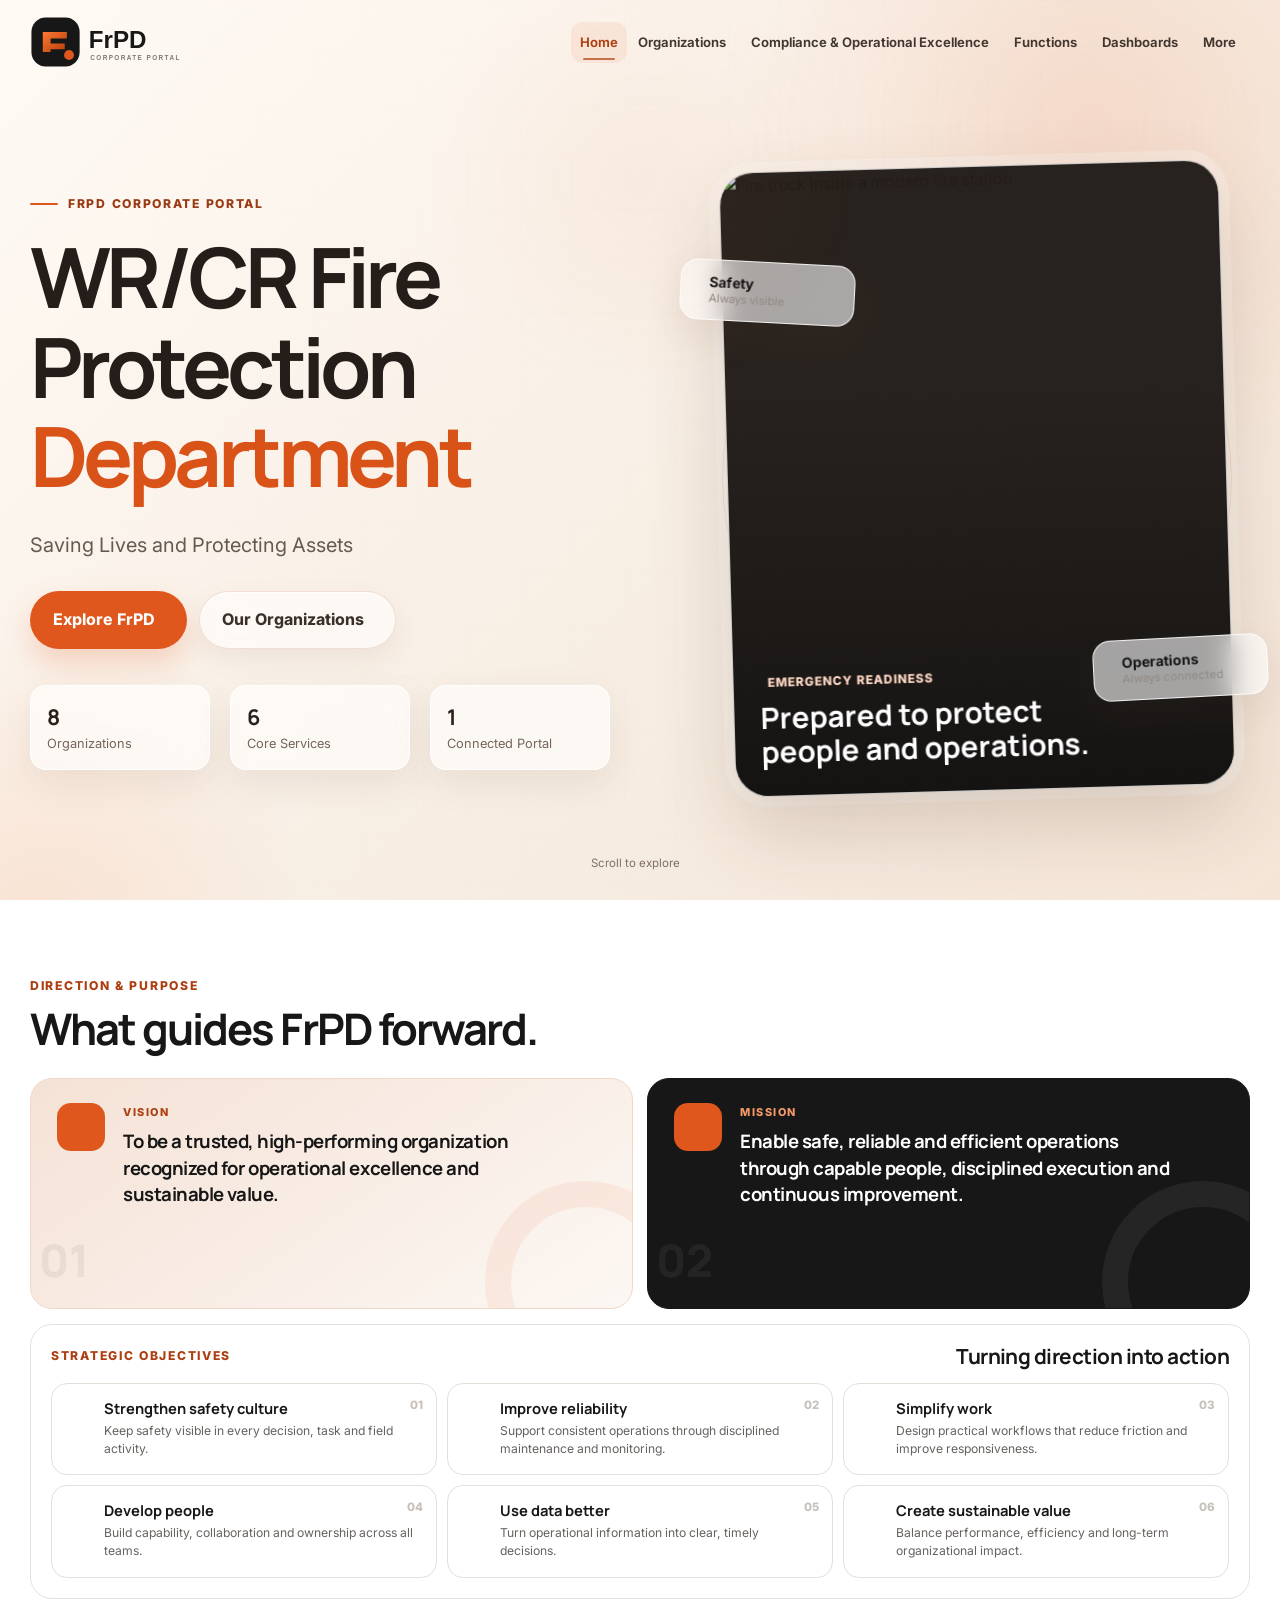
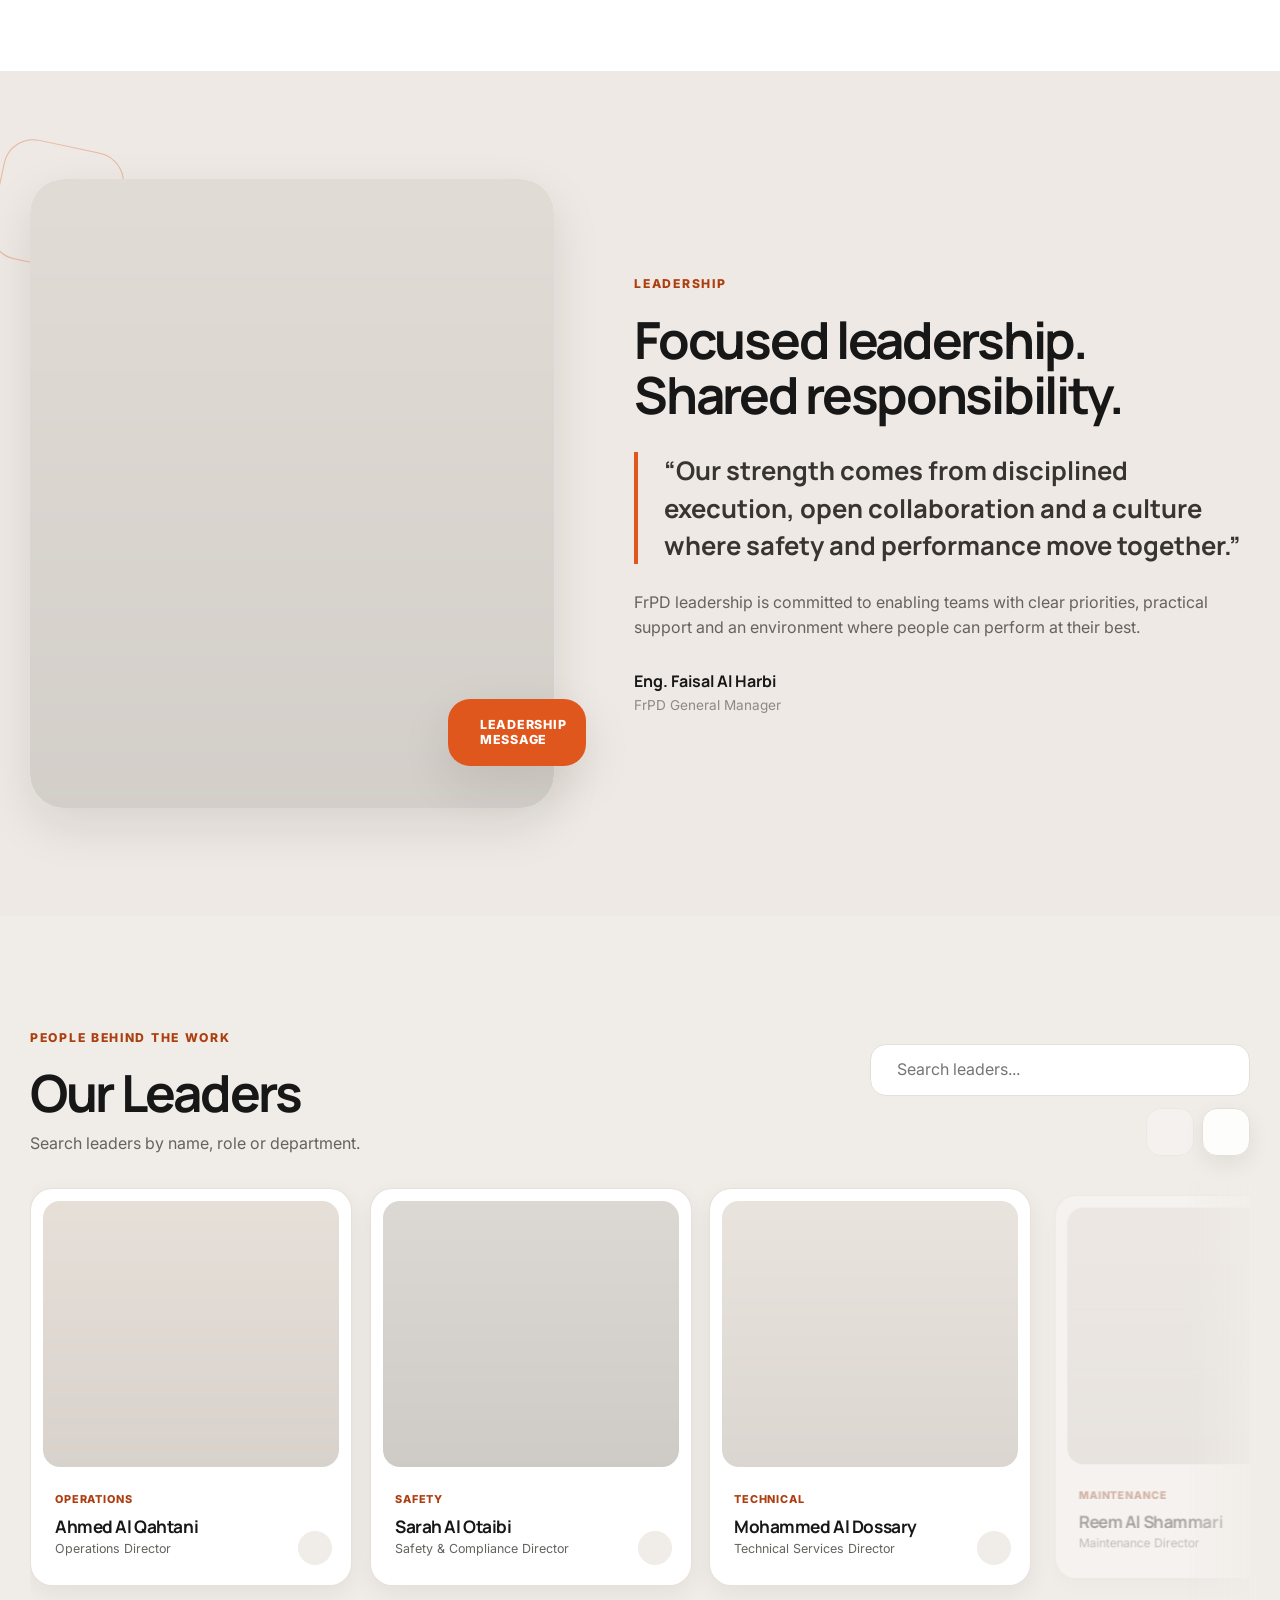
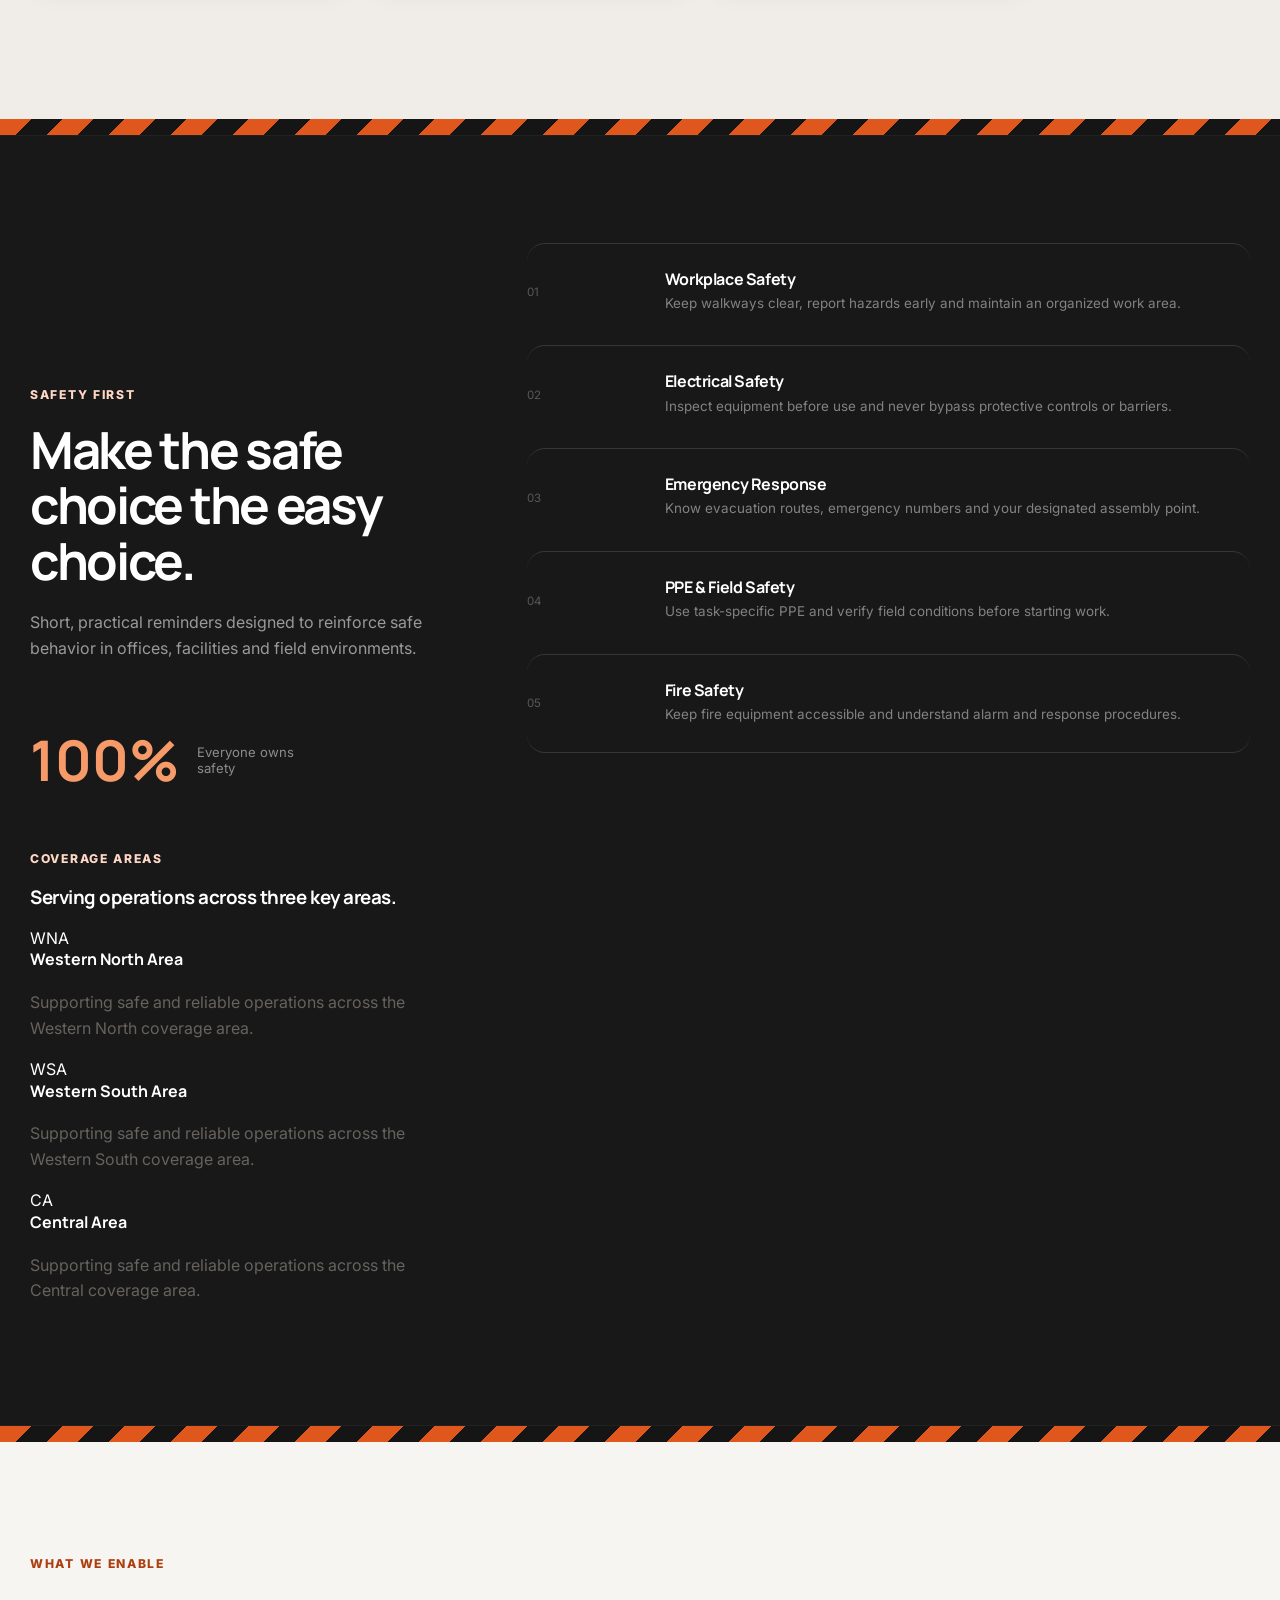
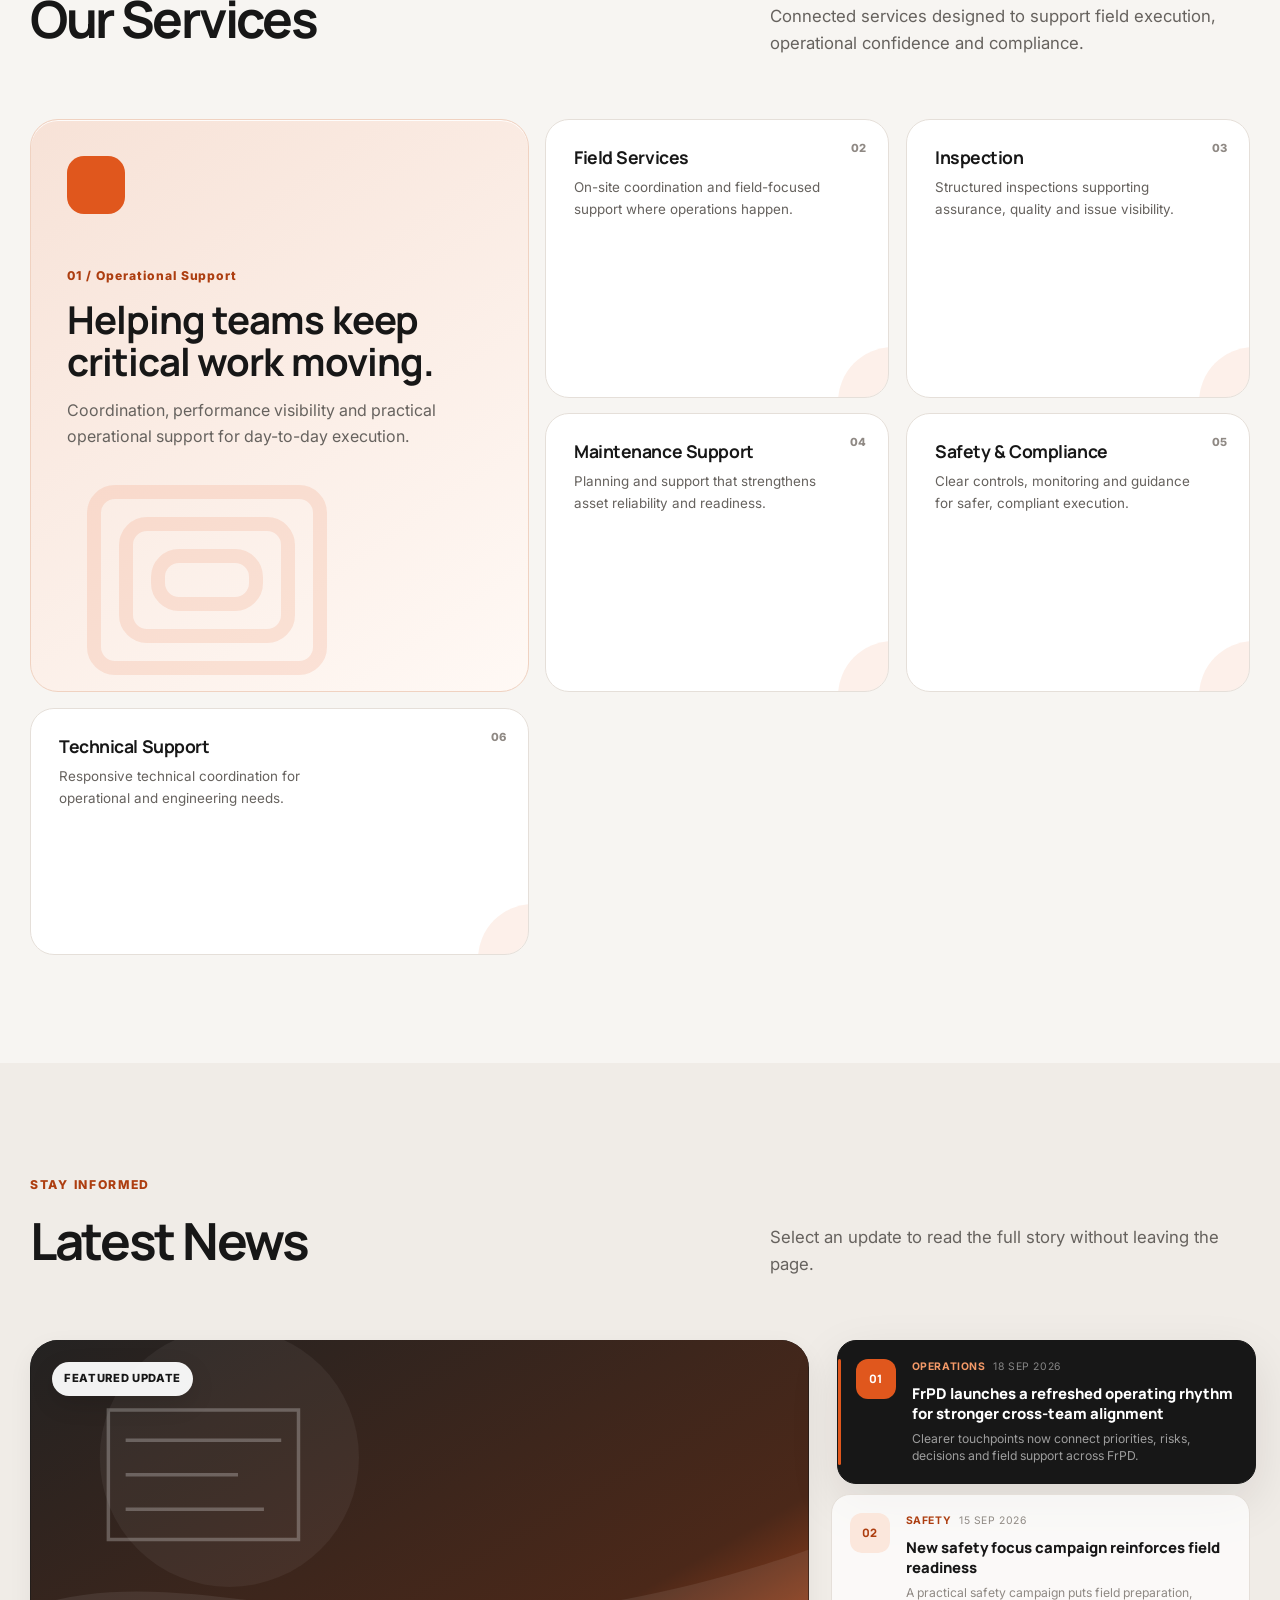
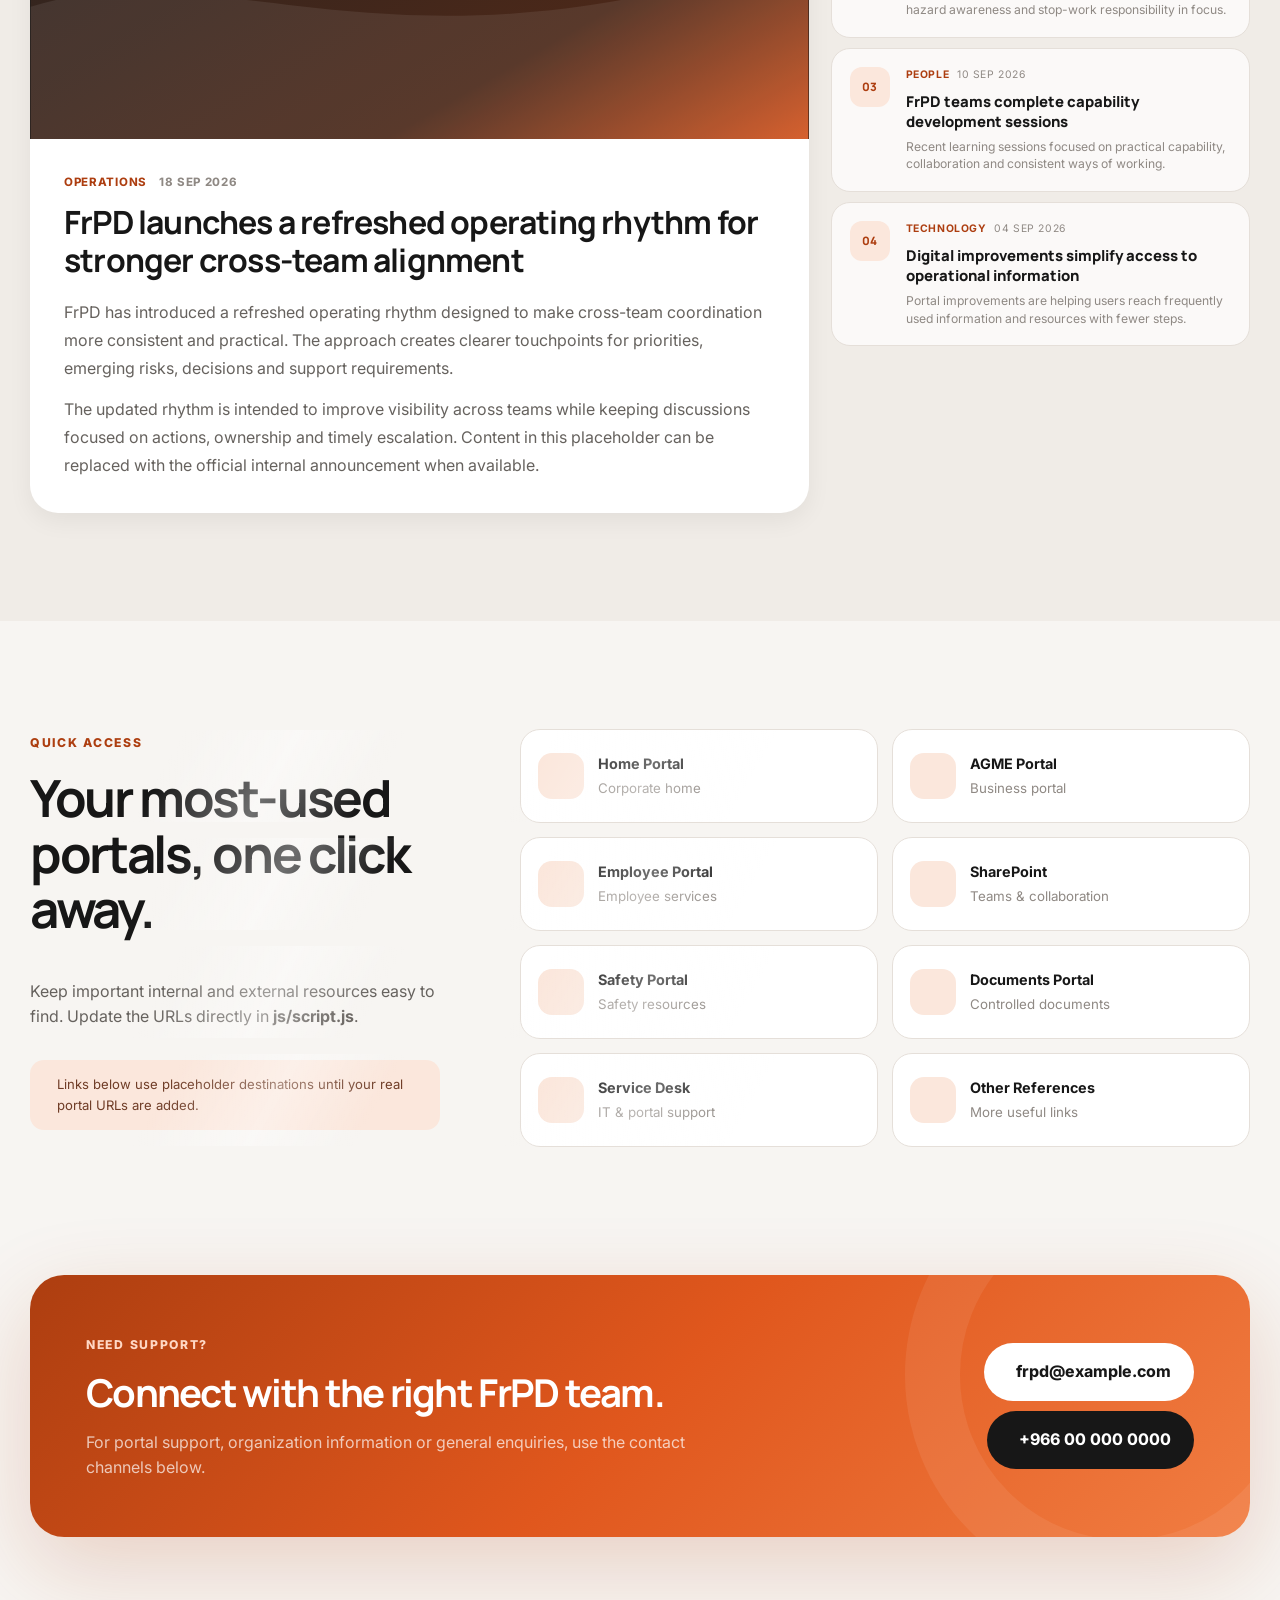
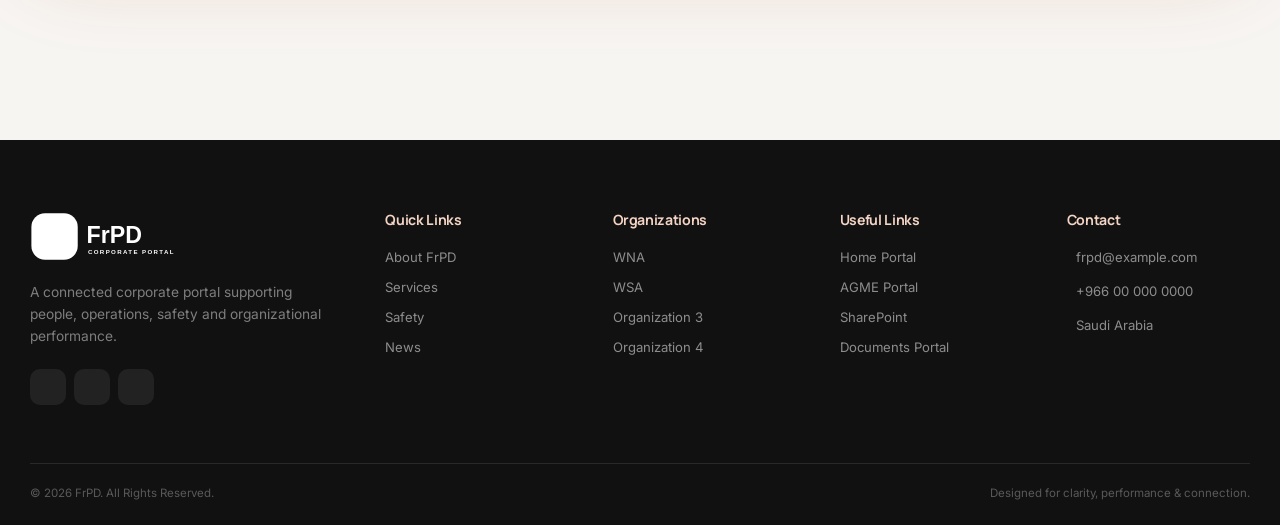
==== commit 2970b4f8: "Update index.html added the coverage areas" ====
--- a/index.html
+++ b/index.html
@@ -218,6 +218,52 @@
           <article class="safety-card"><span class="safety-no">04</span><i data-lucide="hard-hat"></i><div><h3>PPE & Field Safety</h3><p>Use task-specific PPE and verify field conditions before starting work.</p></div><i data-lucide="arrow-up-right" class="tip-arrow"></i></article>
           <article class="safety-card"><span class="safety-no">05</span><i data-lucide="flame"></i><div><h3>Fire Safety</h3><p>Keep fire equipment accessible and understand alarm and response procedures.</p></div><i data-lucide="arrow-up-right" class="tip-arrow"></i></article>
         </div>
+
+        
+                <div class="coverage-area-wrap reveal" data-delay="120">
+          <div class="coverage-area-heading">
+            <span class="section-kicker light">Coverage Areas</span>
+            <h3>Serving operations across three key areas.</h3>
+          </div>
+
+          <div class="coverage-area-grid">
+            <a class="coverage-area-card" href="organization.html?org=wna">
+              <span class="coverage-area-code">WNA</span>
+              <div class="coverage-area-icon">
+                <i data-lucide="map-pinned"></i>
+              </div>
+              <div class="coverage-area-content">
+                <h4>Western North Area</h4>
+                <p>Supporting safe and reliable operations across the Western North coverage area.</p>
+              </div>
+              <i data-lucide="arrow-up-right" class="coverage-area-arrow"></i>
+            </a>
+
+            <a class="coverage-area-card" href="organization.html?org=wsa">
+              <span class="coverage-area-code">WSA</span>
+              <div class="coverage-area-icon">
+                <i data-lucide="map-pinned"></i>
+              </div>
+              <div class="coverage-area-content">
+                <h4>Western South Area</h4>
+                <p>Supporting safe and reliable operations across the Western South coverage area.</p>
+              </div>
+              <i data-lucide="arrow-up-right" class="coverage-area-arrow"></i>
+            </a>
+
+            <a class="coverage-area-card" href="organization.html?org=ca">
+              <span class="coverage-area-code">CA</span>
+              <div class="coverage-area-icon">
+                <i data-lucide="map-pinned"></i>
+              </div>
+              <div class="coverage-area-content">
+                <h4>Central Area</h4>
+                <p>Supporting safe and reliable operations across the Central coverage area.</p>
+              </div>
+              <i data-lucide="arrow-up-right" class="coverage-area-arrow"></i>
+            </a>
+          </div>
+        </div>
       </div>
     </section>
 
@@ -260,18 +306,6 @@
       </div>
     </section>
 
-    <section class="section video-section">
-      <div class="container">
-        <div class="video-shell reveal">
-          <button class="video-thumb" id="videoOpen" aria-label="Play featured video">
-            <img src="images/news/video-thumb.svg" alt="Featured video thumbnail">
-            <span class="video-play"><i data-lucide="play"></i></span>
-            <span class="video-duration">02:18</span>
-          </button>
-          <div class="video-copy"><span class="section-kicker light">Featured Video</span><h2>Inside FrPD: how connected teams deliver better outcomes</h2><p>A short look at the people, disciplines and shared standards that support FrPD performance.</p><button class="text-link light-link" id="videoOpenText">Watch the story <i data-lucide="play-circle"></i></button></div>
-        </div>
-      </div>
-    </section>
 
     <section class="section" id="references">
       <div class="container references-layout">
